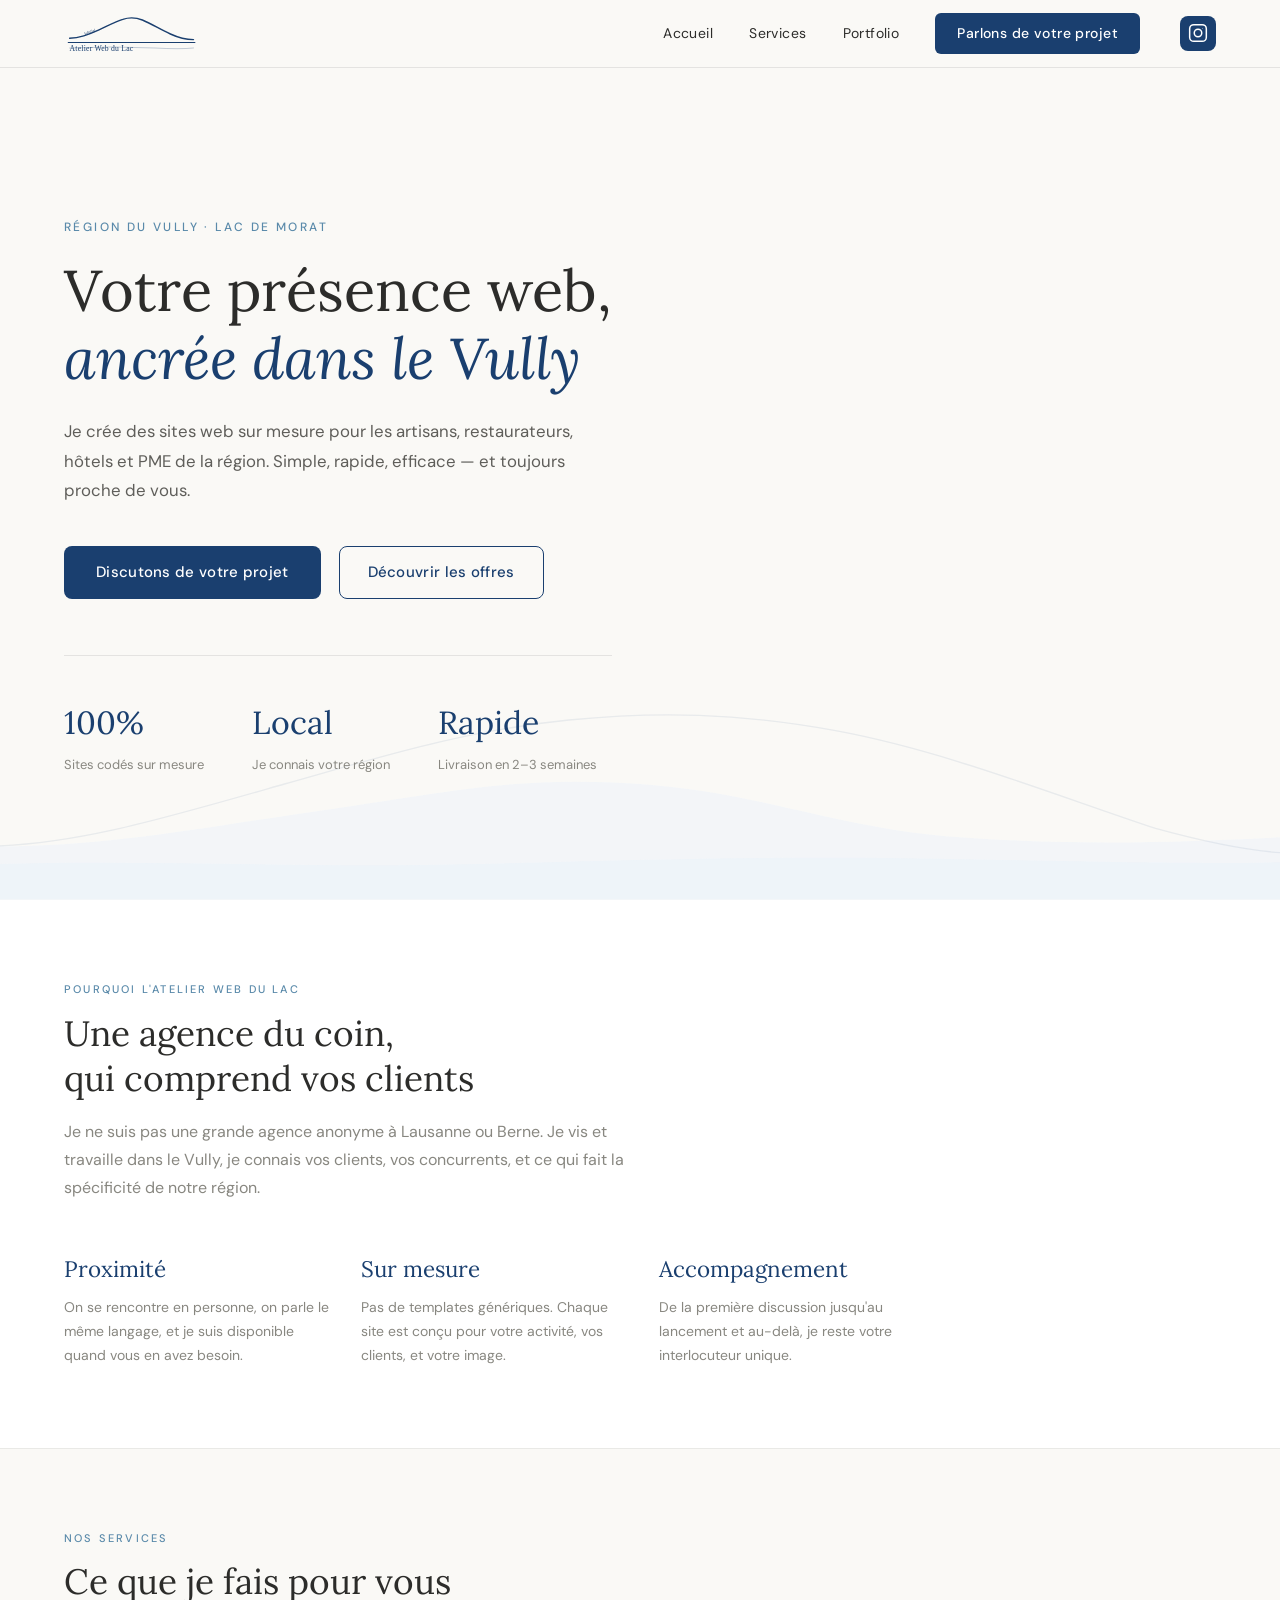
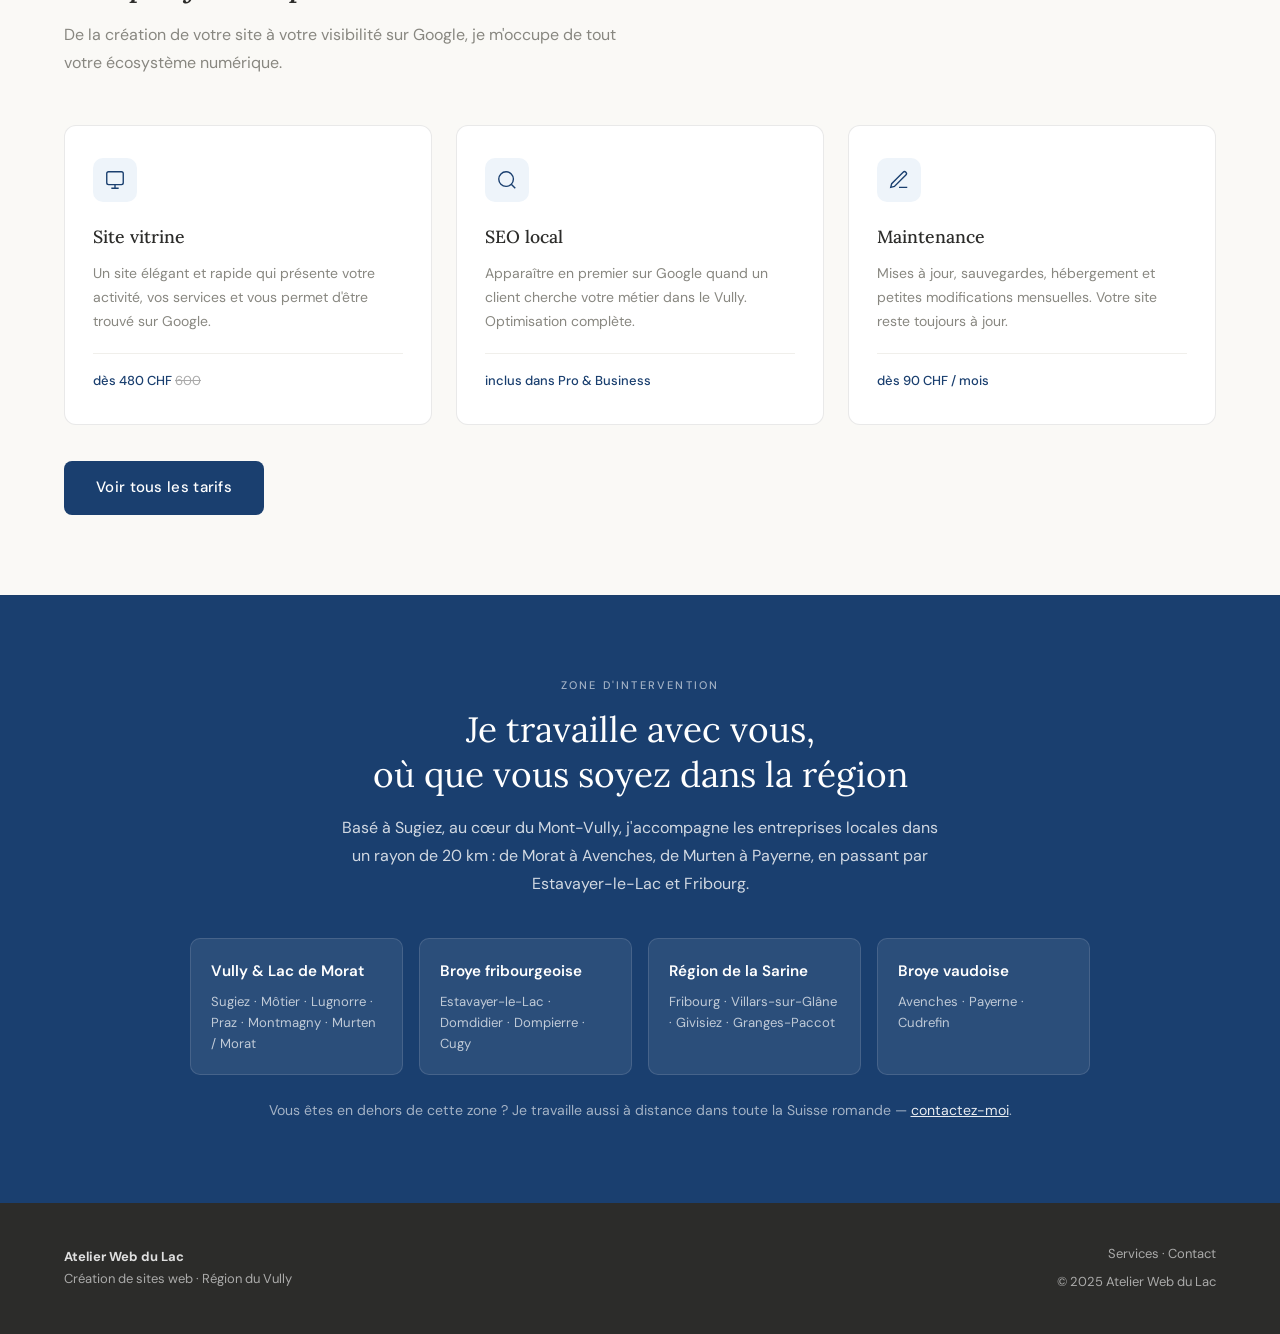
==== index.html @ 0dbb579b "SEO: favicon, image OG, titres dynamiques par page" ====
<!DOCTYPE html>
<html lang="fr">
<head>
  <meta charset="UTF-8">
  <meta name="viewport" content="width=device-width, initial-scale=1.0">
  <title>Création de site web Vully – Atelier Web du Lac | Sugiez, Môtier, Morat</title>
  <meta name="description" content="Création de site internet pas chère et sur mesure pour artisans, restaurateurs et PME du Vully (Sugiez, Môtier, Lugnorre, Morat). Sites rapides, modernes et visibles sur Google. Devis gratuit.">
  <meta name="keywords" content="création site web Vully, création site web pas chère, création site internet facile, site internet Vully, site web Morat, agence web Mont-Vully, site web Sugiez, site internet Fribourg">
  <meta name="robots" content="index, follow">
  <link rel="canonical" href="https://atelierweblac.ch/">
  <link rel="icon" type="image/svg+xml" href="favicon.svg">
  <link rel="shortcut icon" href="favicon.svg">

  <!-- Open Graph (partage réseaux sociaux) -->
  <meta property="og:type" content="website">
  <meta property="og:url" content="https://atelierweblac.ch/">
  <meta property="og:title" content="Création de site web Vully – Atelier Web du Lac | Sugiez, Morat">
  <meta property="og:description" content="Création de site internet sur mesure pour artisans, restaurateurs et PME du Vully et du Lac de Morat. Rapide, local, efficace. Devis gratuit dès 480 CHF.">
  <meta property="og:image" content="https://atelierweblac.ch/og-image.png">
  <meta property="og:image:width" content="1200">
  <meta property="og:image:height" content="630">
  <meta property="og:locale" content="fr_CH">

  <!-- Twitter Card -->
  <meta name="twitter:card" content="summary_large_image">
  <meta name="twitter:title" content="Création de site web Vully – Atelier Web du Lac | Sugiez, Morat">
  <meta name="twitter:description" content="Création de site internet sur mesure pour artisans, restaurateurs et PME du Vully et du Lac de Morat. Rapide, local, efficace. Devis gratuit dès 480 CHF.">
  <meta name="twitter:image" content="https://atelierweblac.ch/og-image.png">

  <!-- Données structurées LocalBusiness -->
  <script type="application/ld+json">
  {
    "@context": "https://schema.org",
    "@type": "LocalBusiness",
    "name": "Atelier Web du Lac",
    "description": "Création de sites web sur mesure pour les artisans, restaurateurs et PME de la région du Vully et du Lac de Morat.",
    "url": "https://atelierweblac.ch",
    "telephone": "+41763888370",
    "email": "info@atelierweblac.ch",
    "address": {
      "@type": "PostalAddress",
      "addressLocality": "Sugiez",
      "addressRegion": "Fribourg",
      "addressCountry": "CH"
    },
    "areaServed": [
      { "@type": "Place", "name": "Sugiez" },
      { "@type": "Place", "name": "Môtier" },
      { "@type": "Place", "name": "Lugnorre" },
      { "@type": "Place", "name": "Morat" },
      { "@type": "Place", "name": "Mont-Vully" },
      { "@type": "Place", "name": "Vully" },
      { "@type": "Place", "name": "Canton de Fribourg" }
    ],
    "priceRange": "CHF 800 – 3000+",
    "openingHours": "Mo-Fr 08:00-18:00",
    "sameAs": [
      "https://www.instagram.com/atelierweblac/",
      "https://share.google/xK5exgjfSF0gquoqw"
    ]
  }
  </script>

  <link rel="preconnect" href="https://fonts.googleapis.com">
  <link href="https://fonts.googleapis.com/css2?family=Lora:ital,wght@0,400;0,500;1,400&family=DM+Sans:wght@300;400;500&display=swap" rel="stylesheet">
  <link rel="stylesheet" href="css/style.css">
</head>
<body>

  <!-- ── NAVIGATION ── -->
  <nav>
    <a class="nav-logo" href="#" onclick="showPage('accueil')">
      <svg viewBox="0 0 200 52" xmlns="http://www.w3.org/2000/svg">
        <path d="M8 32 C22 32 34 27 50 20 C63 14 74 8 84 5 C93 2 102 2 112 6 C124 11 137 19 152 26 C165 32 176 34 185 34"
              fill="none" stroke="#1A3F6F" stroke-width="2" stroke-linecap="round" stroke-linejoin="round"/>
        <line x1="6" y1="38" x2="187" y2="38" stroke="#1A3F6F" stroke-width="1.5" stroke-linecap="round"/>
        <path d="M8 46 Q70 43 130 46 Q165 48 185 46" fill="none" stroke="#1A3F6F" stroke-width="0.9" stroke-linecap="round" opacity="0.4"/>
        <text font-family="monospace" font-size="9" fill="#1A3F6F" opacity="0.65" transform="translate(30, 28) rotate(-18)">www</text>
        <text x="8" y="50" font-family="Georgia, serif" font-size="11" fill="#1A3F6F" letter-spacing="0.3">Atelier Web du Lac</text>
      </svg>
    </a>
    <ul class="nav-links" id="nav-links">
      <li><a href="#" onclick="showPage('accueil');closeMenu()">Accueil</a></li>
      <li><a href="#" onclick="showPage('services');closeMenu()">Services</a></li>
      <li><a href="#" onclick="showPage('portfolio');closeMenu()">Portfolio</a></li>
      <li><a href="#" onclick="showPage('contact');closeMenu()" class="nav-cta">Parlons de votre projet</a></li>
      <li>
        <a href="https://www.instagram.com/atelierweblac/" target="_blank" rel="noopener" class="nav-instagram" aria-label="Instagram">
          <svg viewBox="0 0 24 24" width="20" height="20" fill="none" stroke="#ffffff" stroke-width="1.8" stroke-linecap="round" stroke-linejoin="round">
            <rect x="2" y="2" width="20" height="20" rx="5"/>
            <circle cx="12" cy="12" r="4.5"/>
            <circle cx="17.5" cy="6.5" r="0.5" fill="#ffffff" stroke="none"/>
          </svg>
        </a>
      </li>
    </ul>

    <!-- Hamburger -->
    <button class="nav-hamburger" id="nav-hamburger" onclick="toggleMenu()" aria-label="Menu">
      <span></span><span></span><span></span>
    </button>
  </nav>

  <!-- ══════════════════════════════════
       PAGE ACCUEIL
  ══════════════════════════════════ -->
  <div class="page active" id="page-accueil">

    <div class="hero">
      <div class="hero-bg">
        <svg viewBox="0 0 1440 220" preserveAspectRatio="none" xmlns="http://www.w3.org/2000/svg">
          <path d="M0 160 C120 160 220 140 360 120 C500 100 580 80 720 90 C860 100 940 140 1080 150 C1220 160 1340 155 1440 150 L1440 220 L0 220 Z" fill="#EEF4FA" opacity="0.6"/>
          <path d="M0 180 C180 175 340 185 540 180 C740 175 900 170 1100 175 C1260 178 1360 180 1440 178 L1440 220 L0 220 Z" fill="#EEF4FA" opacity="0.9"/>
          <path d="M-20 160 C80 160 180 130 320 90 C420 62 520 30 640 18 C740 8 830 10 940 30 C1060 52 1180 100 1300 140 C1380 162 1430 168 1460 168"
                fill="none" stroke="#1A3F6F" stroke-width="1.5" stroke-linecap="round" opacity="0.08"/>
        </svg>
      </div>
      <div class="hero-content">
        <p class="hero-eyebrow">Région du Vully · Lac de Morat</p>
        <h1>Votre présence web,<br><em>ancrée dans le Vully</em></h1>
        <p class="hero-sub">Je crée des sites web sur mesure pour les artisans, restaurateurs, hôtels et PME de la région. Simple, rapide, efficace — et toujours proche de vous.</p>
        <div>
          <a href="#" class="btn-primary" onclick="showPage('contact')">Discutons de votre projet</a>
          <a href="#" class="btn-outline" onclick="showPage('services')">Découvrir les offres</a>
        </div>
        <div class="stats">
          <div>
            <div class="stat-num">100%</div>
            <div class="stat-label">Sites codés sur mesure</div>
          </div>
          <div>
            <div class="stat-num">Local</div>
            <div class="stat-label">Je connais votre région</div>
          </div>
          <div>
            <div class="stat-num">Rapide</div>
            <div class="stat-label">Livraison en 2–3 semaines</div>
          </div>
        </div>
      </div>
    </div>

    <section class="section-blanc">
      <p class="section-label">Pourquoi l'Atelier Web du Lac</p>
      <h2 class="section-title">Une agence du coin,<br>qui comprend vos clients</h2>
      <p class="section-sub">Je ne suis pas une grande agence anonyme à Lausanne ou Berne. Je vis et travaille dans le Vully, je connais vos clients, vos concurrents, et ce qui fait la spécificité de notre région.</p>
      <div class="valeurs-grid">
        <div>
          <div class="valeur-titre">Proximité</div>
          <p class="valeur-texte">On se rencontre en personne, on parle le même langage, et je suis disponible quand vous en avez besoin.</p>
        </div>
        <div>
          <div class="valeur-titre">Sur mesure</div>
          <p class="valeur-texte">Pas de templates génériques. Chaque site est conçu pour votre activité, vos clients, et votre image.</p>
        </div>
        <div>
          <div class="valeur-titre">Accompagnement</div>
          <p class="valeur-texte">De la première discussion jusqu'au lancement et au-delà, je reste votre interlocuteur unique.</p>
        </div>
      </div>
    </section>

    <section>
      <p class="section-label">Nos services</p>
      <h2 class="section-title">Ce que je fais pour vous</h2>
      <p class="section-sub">De la création de votre site à votre visibilité sur Google, je m'occupe de tout votre écosystème numérique.</p>
      <div class="services-grid">
        <div class="service-card">
          <div class="service-icon">
            <svg viewBox="0 0 24 24"><rect x="3" y="3" width="18" height="14" rx="2"/><path d="M8 21h8M12 17v4"/></svg>
          </div>
          <h3>Site vitrine</h3>
          <p>Un site élégant et rapide qui présente votre activité, vos services et vous permet d'être trouvé sur Google.</p>
          <div class="service-price">dès 480 CHF <span style="text-decoration:line-through;color:#aaa;font-weight:400">600</span></div>
        </div>
        <div class="service-card">
          <div class="service-icon">
            <svg viewBox="0 0 24 24"><circle cx="11" cy="11" r="8"/><path d="M21 21l-4.35-4.35"/></svg>
          </div>
          <h3>SEO local</h3>
          <p>Apparaître en premier sur Google quand un client cherche votre métier dans le Vully. Optimisation complète.</p>
          <div class="service-price">inclus dans Pro & Business</div>
        </div>
        <div class="service-card">
          <div class="service-icon">
            <svg viewBox="0 0 24 24"><path d="M12 20h9M16.5 3.5a2.12 2.12 0 013 3L7 19l-4 1 1-4L16.5 3.5z"/></svg>
          </div>
          <h3>Maintenance</h3>
          <p>Mises à jour, sauvegardes, hébergement et petites modifications mensuelles. Votre site reste toujours à jour.</p>
          <div class="service-price">dès 90 CHF / mois</div>
        </div>
      </div>
      <div class="section-cta">
        <a href="#" class="btn-primary" onclick="showPage('services')">Voir tous les tarifs</a>
      </div>
    </section>

    <!-- ── ZONE DE SERVICE (SEO local) ── -->
    <section class="section-zone" aria-label="Zone de service">
      <p class="section-label">Zone d'intervention</p>
      <h2 class="section-title">Je travaille avec vous,<br>où que vous soyez dans la région</h2>
      <p class="section-sub">Basé à Sugiez, au cœur du Mont-Vully, j'accompagne les entreprises locales dans un rayon de 20 km : de Morat à Avenches, de Murten à Payerne, en passant par Estavayer-le-Lac et Fribourg.</p>

      <div class="zone-grid">
        <div class="zone-card">
          <div class="zone-titre">Vully & Lac de Morat</div>
          <p>Sugiez · Môtier · Lugnorre · Praz · Montmagny · Murten / Morat</p>
        </div>
        <div class="zone-card">
          <div class="zone-titre">Broye fribourgeoise</div>
          <p>Estavayer-le-Lac · Domdidier · Dompierre · Cugy</p>
        </div>
        <div class="zone-card">
          <div class="zone-titre">Région de la Sarine</div>
          <p>Fribourg · Villars-sur-Glâne · Givisiez · Granges-Paccot</p>
        </div>
        <div class="zone-card">
          <div class="zone-titre">Broye vaudoise</div>
          <p>Avenches · Payerne · Cudrefin</p>
        </div>
      </div>

      <p class="zone-note">Vous êtes en dehors de cette zone ? Je travaille aussi à distance dans toute la Suisse romande — <a href="#" onclick="showPage('contact')">contactez-moi</a>.</p>
    </section>

  </div>

  <!-- ══════════════════════════════════
       PAGE SERVICES
  ══════════════════════════════════ -->
  <div class="page" id="page-services">
    <section class="section-top">
      <p class="section-label">Tarifs & prestations</p>
      <h2 class="section-title">Des offres claires,<br>sans mauvaise surprise</h2>
      <p class="section-sub">Tous les prix sont en CHF TTC. L'hébergement et le nom de domaine sont facturés séparément selon vos besoins.</p>

      <div class="forfaits-grid">
        <div class="forfait-card">
          <div class="forfait-badge forfait-badge-promo">–20% offre de lancement</div>
          <div class="forfait-name">Starter</div>
          <div class="forfait-price">480 <span>CHF</span></div>
          <div class="forfait-prix-barre">au lieu de 600 CHF</div>
          <ul class="forfait-features">
            <li>Site vitrine 5 pages</li>
            <li>Responsive mobile</li>
            <li>Formulaire de contact</li>
            <li>Google Maps intégré</li>
            <li>1 mois de maintenance inclus</li>
          </ul>
          <p class="forfait-note">Idéal pour artisans, thérapeutes, associations</p>
        </div>
        <div class="forfait-card featured">
          <div class="forfait-badge">Le plus demandé</div>
          <div class="forfait-badge forfait-badge-promo">–20% offre de lancement</div>
          <div class="forfait-name">Pro</div>
          <div class="forfait-price">720 <span>CHF</span></div>
          <div class="forfait-prix-barre">au lieu de 900 CHF</div>
          <ul class="forfait-features">
            <li>Jusqu'à 10 pages</li>
            <li>SEO on-page complet</li>
            <li>Google Business Profile</li>
            <li>Textes & photos optimisés</li>
            <li>Remise en main personnalisée</li>
            <li>3 mois de maintenance inclus</li>
          </ul>
          <p class="forfait-note">Idéal pour restaurateurs, hôtels, domaines viticoles</p>
        </div>
        <div class="forfait-card">
          <div class="forfait-name">Business</div>
          <div class="forfait-price">Sur devis <span class="forfait-price-sub">dès 3 000</span></div>
          <ul class="forfait-features">
            <li>Pages illimitées</li>
            <li>Boutique e-commerce</li>
            <li>Multilingue FR / DE / EN</li>
            <li>Intégrations sur mesure</li>
            <li>Stratégie SEO avancée</li>
            <li>6 mois de maintenance inclus</li>
          </ul>
          <p class="forfait-note">Idéal pour PME, commerces, caves viticoles</p>
        </div>
      </div>

      <div class="maintenance-section">
        <p class="section-label">Maintenance mensuelle</p>
        <h3 class="sub-title">Restez serein, je m'occupe du reste</h3>
        <p class="sub-text">Après les mois offerts, continuez avec un forfait mensuel adapté à vos besoins.</p>
        <div class="maintenance-grid">
          <div class="maintenance-card">
            <div class="maintenance-name">Essentiel</div>
            <div class="maintenance-price">12 <span>CHF/mois</span></div>
            <p>Hébergement + sauvegardes + 1h de modifications</p>
          </div>
          <div class="maintenance-card">
            <div class="maintenance-name">Confort</div>
            <div class="maintenance-price">90 <span>CHF/mois</span></div>
            <p>Essentiel + 3h de modifications + rapport mensuel</p>
          </div>
        </div>
      </div>

      <div class="process-section">
        <p class="section-label">Comment ça se passe</p>
        <h3 class="sub-title">De l'idée au site en ligne</h3>
        <div class="process-steps">
          <div class="process-step">
            <div class="step-num">01</div>
            <div class="step-content">
              <h3>On se rencontre</h3>
              <p>Un café ou un appel pour comprendre votre activité, vos clients et ce que vous attendez de votre site.</p>
            </div>
          </div>
          <div class="process-step">
            <div class="step-num">02</div>
            <div class="step-content">
              <h3>Je vous fais une proposition</h3>
              <p>Devis détaillé, maquette de l'accueil et planning de réalisation. Aucune surprise.</p>
            </div>
          </div>
          <div class="process-step">
            <div class="step-num">03</div>
            <div class="step-content">
              <h3>Je développe votre site</h3>
              <p>Développement complet avec une version de prévisualisation à chaque étape pour vos retours.</p>
            </div>
          </div>
          <div class="process-step">
            <div class="step-num">04</div>
            <div class="step-content">
              <h3>On met en ligne ensemble</h3>
              <p>Lancement, remise en main, et je reste disponible pour toutes vos questions.</p>
            </div>
          </div>
        </div>
      </div>

      <div class="section-cta">
        <a href="#" class="btn-primary" onclick="showPage('contact')">Demander un devis gratuit</a>
      </div>
    </section>
  </div>

  <!-- ══════════════════════════════════
       PAGE PORTFOLIO
  ══════════════════════════════════ -->
  <div class="page" id="page-portfolio">
    <section class="section-top">
      <p class="section-label">Réalisations</p>
      <h2 class="section-title">Des sites qui travaillent<br>pour leurs propriétaires</h2>
      <p class="section-sub">Chaque projet est unique, conçu pour les besoins spécifiques du client et de sa clientèle locale.</p>

      <div id="portfolio-grid" class="portfolio-grid" style="display:none"></div>

      <div id="portfolio-coming" class="portfolio-coming">
        <svg width="48" height="48" viewBox="0 0 24 24" fill="none" stroke="currentColor" stroke-width="1">
          <rect x="3" y="3" width="18" height="14" rx="2"/>
          <path d="M8 21h8M12 17v4"/>
        </svg>
        Les premières réalisations arrivent bientôt.<br>
        <span>Vous souhaitez être parmi mes premiers clients ?</span>
      </div>

      <div class="offre-lancement">
        <p class="section-label">Offre de lancement</p>
        <h3 class="sub-title">–20% pour les 5 premiers clients</h3>
        <p class="sub-text">Je construis mon portfolio avec des projets réels dans la région du Vully. En échange d'une réduction, votre site sera mis en avant ici dès sa livraison.</p>
        <a href="#" class="btn-primary" onclick="showPage('contact')">Je suis intéressé</a>
      </div>
    </section>
  </div>

  <!-- ══════════════════════════════════
       PAGE CONTACT
  ══════════════════════════════════ -->
  <div class="page" id="page-contact">
    <section class="section-top">
      <div class="contact-grid">
        <div class="contact-info">
          <p class="section-label">Parlons de votre projet</p>
          <h2>Prêt à lancer<br>votre site ?</h2>
          <p>Décrivez-moi votre activité et ce que vous cherchez. Je vous réponds sous 24h avec une première estimation gratuite.</p>
          <div class="contact-detail">
            <div class="contact-row">
              <div class="icon">
                <svg viewBox="0 0 24 24"><path d="M21 10c0 7-9 13-9 13s-9-6-9-13a9 9 0 0118 0z"/><circle cx="12" cy="10" r="3"/></svg>
              </div>
              <span>Région du Vully, Lac de Morat</span>
            </div>
            <div class="contact-row">
              <div class="icon">
                <svg viewBox="0 0 24 24"><path d="M4 4h16c1.1 0 2 .9 2 2v12c0 1.1-.9 2-2 2H4c-1.1 0-2-.9-2-2V6c0-1.1.9-2 2-2z"/><polyline points="22,6 12,13 2,6"/></svg>
              </div>
              <!-- REMPLACEZ PAR VOTRE EMAIL -->
              <span>info@atelierweblac.ch</span>
            </div>
          </div>
        </div>

        <form class="contact-form" onsubmit="handleSubmit(event)">
          <div class="form-group">
            <label>Votre nom *</label>
            <input type="text" placeholder="Marie Dupont" required>
          </div>
          <div class="form-group">
            <label>Email *</label>
            <input type="email" placeholder="marie@exemple.ch" required>
          </div>
          <div class="form-group">
            <label>Votre activité</label>
            <input type="text" placeholder="Domaine viticole, restaurant, hôtel…">
          </div>
          <div class="form-group">
            <label>Formule souhaitée <span class="label-optional">(optionnel)</span></label>
            <select name="formule">
              <option value="">— Pas encore décidé —</option>
              <option value="starter">Starter — 800 CHF (site vitrine 5 pages)</option>
              <option value="pro">Pro — 1 500 CHF (jusqu'à 10 pages + SEO)</option>
              <option value="business">Business — Sur devis (e-commerce, sur mesure)</option>
              <option value="maintenance">Maintenance uniquement</option>
            </select>
          </div>
          <div class="form-group">
            <label>Message</label>
            <textarea rows="4" placeholder="Décrivez votre projet, vos besoins, vos questions…"></textarea>
          </div>
          <button type="submit" class="form-submit">Envoyer ma demande</button>
        </form>
      </div>
    </section>
  </div>

  <!-- ══════════════════════════════════
       PAGE PROJET (détail)
  ══════════════════════════════════ -->
  <div class="page" id="page-projet">
    <section class="section-top projet-section">
      <button class="btn-retour" onclick="showPage('portfolio')">← Retour au portfolio</button>

      <div class="projet-hero" id="projet-hero"></div>

      <div class="projet-body">
        <div class="projet-meta" id="projet-meta"></div>
        <div class="projet-contenu" id="projet-contenu"></div>
      </div>
    </section>
  </div>

  <!-- ── FOOTER ── -->
  <footer>
    <div class="footer-left">
      <strong>Atelier Web du Lac</strong><br>
      Création de sites web · Région du Vully
    </div>
    <div class="footer-right">
      <a href="#" onclick="showPage('services')">Services</a> ·
      <a href="#" onclick="showPage('contact')">Contact</a><br>
      <span>© 2025 Atelier Web du Lac</span>
    </div>
  </footer>

  <script src="js/supabase-config.js"></script>
  <script src="js/main.js"></script>
</body>
</html>
---- css/style.css ----
/* ============================================
   Atelier Web du Lac — style.css
   ============================================ */

/* ── VARIABLES ── */
:root {
  --bleu:       #1A3F6F;
  --bleu-clair: #5A8AAA;
  --bleu-pale:  #EEF4FA;
  --creme:      #FAF9F6;
  --encre:      #2C2C2A;
  --gris:       #888780;
  --gris-pale:  #F0EFEB;
  --vert:       #2A5E38;
  --blanc:      #FFFFFF;
  --nav-h:      68px;
}

/* ── RESET ── */
*, *::before, *::after { box-sizing: border-box; margin: 0; padding: 0; }
html { scroll-behavior: smooth; }

/* ── BASE ── */
body {
  font-family: 'DM Sans', sans-serif;
  background: var(--creme);
  color: var(--encre);
  font-size: 16px;
  line-height: 1.7;
}

/* ── NAVIGATION ── */
nav {
  position: fixed; top: 0; left: 0; right: 0; z-index: 100;
  height: var(--nav-h);
  background: rgba(250,249,246,0.94);
  backdrop-filter: blur(8px);
  border-bottom: 0.5px solid rgba(44,44,42,0.1);
  display: flex; align-items: center; justify-content: space-between;
  padding: 0 5%;
}

.nav-logo { display: flex; align-items: center; gap: 14px; text-decoration: none; }
.nav-logo svg { width: 140px; height: 44px; }

.nav-links { display: flex; gap: 36px; list-style: none; }
.nav-links a {
  text-decoration: none;
  font-size: 14px; font-weight: 400;
  color: var(--encre); letter-spacing: 0.03em;
  transition: color .2s;
}
.nav-links a:hover { color: var(--bleu); }

.nav-cta {
  background: var(--bleu) !important;
  color: var(--blanc) !important;
  padding: 9px 22px;
  border-radius: 6px;
  font-weight: 500 !important;
  transition: background .2s !important;
}
.nav-cta:hover { background: #0F2D55 !important; }

/* ── PAGES ── */
.page { display: none; padding-top: var(--nav-h); min-height: 100vh; }
.page.active { display: block; }

/* ── HERO ── */
.hero {
  min-height: calc(100vh - var(--nav-h));
  display: flex; flex-direction: column;
  justify-content: center; align-items: flex-start;
  padding: 6% 5% 4%;
  position: relative; overflow: hidden;
}

.hero-bg { position: absolute; inset: 0; z-index: 0; overflow: hidden; }
.hero-bg svg { position: absolute; bottom: 0; left: 0; width: 100%; }

.hero-content { position: relative; z-index: 1; max-width: 640px; }

.hero-eyebrow {
  font-size: 12px; letter-spacing: 0.2em; text-transform: uppercase;
  color: var(--bleu-clair); font-weight: 500; margin-bottom: 20px;
}

.hero h1 {
  font-family: 'Lora', serif;
  font-size: clamp(2.2rem, 5vw, 3.6rem);
  font-weight: 400; line-height: 1.18;
  color: var(--encre); margin-bottom: 24px;
}
.hero h1 em { font-style: italic; color: var(--bleu); }

.hero-sub {
  font-size: 1.05rem; color: #5F5E5A;
  max-width: 520px; margin-bottom: 40px; line-height: 1.75;
}

/* ── BOUTONS ── */
.btn-primary {
  display: inline-block;
  background: var(--bleu); color: var(--blanc);
  padding: 14px 32px; border-radius: 8px;
  font-size: 15px; font-weight: 500;
  text-decoration: none; letter-spacing: 0.02em;
  transition: background .2s, transform .15s;
}
.btn-primary:hover { background: #0F2D55; transform: translateY(-1px); }

.btn-outline {
  display: inline-block;
  border: 1.5px solid var(--bleu); color: var(--bleu);
  padding: 13px 28px; border-radius: 8px;
  font-size: 15px; font-weight: 500;
  text-decoration: none; letter-spacing: 0.02em;
  margin-left: 14px;
  transition: background .2s, color .2s;
}
.btn-outline:hover { background: var(--bleu); color: var(--blanc); }

/* ── STATS ── */
.stats {
  display: flex; gap: 48px; margin-top: 56px;
  padding-top: 40px;
  border-top: 0.5px solid rgba(44,44,42,0.1);
}
.stat-num {
  font-family: 'Lora', serif; font-size: 2rem;
  color: var(--bleu); font-weight: 400;
}
.stat-label { font-size: 13px; color: var(--gris); margin-top: 4px; }

/* ── SECTIONS ── */
section { padding: 80px 5%; }
section + section { border-top: 0.5px solid rgba(44,44,42,0.08); }
.section-blanc { background: var(--blanc); }
.section-top { padding-top: calc(var(--nav-h) + 48px); }

.section-label {
  font-size: 11px; letter-spacing: 0.2em; text-transform: uppercase;
  color: var(--bleu-clair); font-weight: 500; margin-bottom: 12px;
}
.section-title {
  font-family: 'Lora', serif; font-size: clamp(1.6rem, 3vw, 2.2rem);
  font-weight: 400; color: var(--encre); margin-bottom: 16px; line-height: 1.3;
}
.section-sub {
  font-size: 1rem; color: var(--gris);
  max-width: 560px; line-height: 1.75; margin-bottom: 48px;
}
.section-cta { margin-top: 36px; }

.sub-title {
  font-family: 'Lora', serif; font-size: 1.3rem;
  font-weight: 400; margin-bottom: 8px;
}
.sub-text {
  font-size: 14px; color: var(--gris);
  margin-bottom: 28px; max-width: 520px; line-height: 1.7;
}

/* ── VALEURS (page accueil) ── */
.valeurs-grid {
  display: grid;
  grid-template-columns: repeat(auto-fit, minmax(220px, 1fr));
  gap: 32px; max-width: 860px;
}
.valeur-titre {
  font-family: 'Lora', serif; font-size: 1.4rem;
  color: var(--bleu); margin-bottom: 8px;
}
.valeur-texte { font-size: 14px; color: var(--gris); line-height: 1.7; }

/* ── SERVICES ── */
.services-grid {
  display: grid;
  grid-template-columns: repeat(auto-fit, minmax(260px, 1fr));
  gap: 24px;
}
.service-card {
  background: var(--blanc);
  border: 0.5px solid rgba(44,44,42,0.1);
  border-radius: 12px; padding: 32px 28px;
  transition: border-color .2s, transform .2s;
}
.service-card:hover { border-color: var(--bleu); transform: translateY(-3px); }

.service-icon {
  width: 44px; height: 44px; border-radius: 10px;
  background: var(--bleu-pale);
  display: flex; align-items: center; justify-content: center;
  margin-bottom: 20px;
}
.service-icon svg { width: 22px; height: 22px; stroke: var(--bleu); fill: none; stroke-width: 1.5; }

.service-card h3 {
  font-family: 'Lora', serif; font-size: 1.1rem;
  font-weight: 500; margin-bottom: 10px; color: var(--encre);
}
.service-card p { font-size: 14px; color: var(--gris); line-height: 1.7; }

.service-price {
  margin-top: 20px; padding-top: 16px;
  border-top: 0.5px solid var(--gris-pale);
  font-size: 13px; color: var(--bleu); font-weight: 500;
}

/* ── FORFAITS ── */
.forfaits-grid {
  display: grid;
  grid-template-columns: repeat(auto-fit, minmax(200px, 1fr));
  gap: 20px; margin-top: 8px;
}
.forfait-card {
  background: var(--blanc);
  border: 0.5px solid rgba(44,44,42,0.1);
  border-radius: 12px; padding: 28px 24px;
}
.forfait-card.featured { border: 2px solid var(--bleu); }

.forfait-badge {
  display: inline-block;
  background: var(--bleu-pale); color: var(--bleu);
  font-size: 11px; font-weight: 500; padding: 3px 10px;
  border-radius: 20px; margin-bottom: 12px; letter-spacing: 0.04em;
}
.forfait-name {
  font-size: 13px; color: var(--gris); margin-bottom: 6px;
  text-transform: uppercase; letter-spacing: 0.1em;
}
.forfait-price {
  font-family: 'Lora', serif; font-size: 2rem;
  color: var(--encre); line-height: 1;
}
.forfait-price span { font-size: 13px; color: var(--gris); font-family: 'DM Sans', sans-serif; }
.forfait-price-sub { font-size: 11px !important; }

.forfait-features { list-style: none; margin-top: 20px; display: flex; flex-direction: column; gap: 9px; }
.forfait-features li {
  font-size: 13px; color: var(--encre);
  display: flex; gap: 8px; align-items: flex-start;
}
.forfait-features li::before {
  content: '✓'; color: var(--bleu); font-weight: 600;
  flex-shrink: 0; margin-top: 1px;
}
.forfait-note { font-size: 12px; color: var(--gris); margin-top: 16px; font-style: italic; }

.forfait-badge-promo {
  background: #fef3c7;
  color: #92400e;
}
.forfait-prix-barre {
  font-size: 12px;
  color: var(--gris);
  text-decoration: line-through;
  margin-top: 2px;
}

/* ── MAINTENANCE ── */
.maintenance-section { margin-top: 56px; }
.maintenance-grid {
  display: grid;
  grid-template-columns: repeat(auto-fit, minmax(180px, 1fr));
  gap: 16px; max-width: 500px; margin-top: 20px;
}
.maintenance-card {
  background: var(--blanc);
  border: 0.5px solid rgba(44,44,42,0.1);
  border-radius: 10px; padding: 20px;
}
.maintenance-name { font-size: 12px; color: var(--gris); margin-bottom: 4px; }
.maintenance-price {
  font-family: 'Lora', serif; font-size: 1.5rem; color: var(--encre);
}
.maintenance-price span {
  font-size: 13px; font-family: 'DM Sans', sans-serif; color: var(--gris);
}
.maintenance-card p { font-size: 12px; color: var(--gris); margin-top: 8px; line-height: 1.6; }

/* ── PROCESSUS ── */
.process-section { margin-top: 56px; }
.process-steps { display: flex; flex-direction: column; max-width: 680px; margin-top: 32px; }
.process-step {
  display: flex; gap: 28px; padding: 28px 0;
  border-bottom: 0.5px solid rgba(44,44,42,0.07);
}
.process-step:last-child { border-bottom: none; }

.step-num {
  font-family: 'Lora', serif; font-size: 2.2rem;
  color: var(--bleu-pale); font-weight: 400;
  line-height: 1; min-width: 48px; padding-top: 4px;
}
.step-content h3 { font-family: 'Lora', serif; font-size: 1.05rem; margin-bottom: 6px; }
.step-content p { font-size: 14px; color: var(--gris); line-height: 1.7; }

/* ── PORTFOLIO ── */
.portfolio-coming {
  text-align: center; padding: 60px 20px;
  color: var(--gris); font-style: italic;
  font-family: 'Lora', serif; font-size: 1.05rem;
}
.portfolio-coming svg { margin: 0 auto 20px; display: block; opacity: 0.3; }
.portfolio-coming span {
  font-size: 14px; font-family: 'DM Sans', sans-serif;
  font-style: normal; color: var(--gris);
  margin-top: 8px; display: block;
}

.offre-lancement {
  margin-top: 40px; padding: 36px;
  background: var(--bleu-pale); border-radius: 14px; max-width: 600px;
}

/* ── CONTACT ── */
.contact-grid {
  display: grid; grid-template-columns: 1fr 1fr;
  gap: 60px; align-items: start;
}

.contact-info h2 {
  font-family: 'Lora', serif; font-size: 1.7rem; margin-bottom: 16px;
}
.contact-info p {
  font-size: 15px; color: var(--gris); line-height: 1.75; margin-bottom: 32px;
}
.contact-detail { display: flex; flex-direction: column; gap: 14px; }
.contact-row { display: flex; gap: 14px; align-items: center; font-size: 14px; }
.contact-row .icon {
  width: 36px; height: 36px; background: var(--bleu-pale);
  border-radius: 8px; display: flex; align-items: center;
  justify-content: center; flex-shrink: 0;
}
.contact-row .icon svg { width: 16px; height: 16px; stroke: var(--bleu); fill: none; stroke-width: 1.6; }

.contact-form { display: flex; flex-direction: column; gap: 18px; }
.form-group { display: flex; flex-direction: column; gap: 6px; }
.form-group label { font-size: 13px; font-weight: 500; color: var(--encre); }
.form-group input,
.form-group textarea,
.form-group select {
  font-family: 'DM Sans', sans-serif;
  font-size: 14px; color: var(--encre);
  background: var(--blanc);
  border: 1px solid rgba(44,44,42,0.15);
  border-radius: 8px; padding: 12px 14px;
  outline: none; transition: border-color .2s;
  resize: vertical;
}
.form-group input:focus,
.form-group textarea:focus,
.form-group select:focus { border-color: var(--bleu); }

.form-submit {
  background: var(--bleu); color: var(--blanc);
  border: none; border-radius: 8px;
  padding: 14px 28px;
  font-family: 'DM Sans', sans-serif;
  font-size: 15px; font-weight: 500;
  cursor: pointer; transition: background .2s;
  align-self: flex-start;
}
.form-submit:hover { background: #0F2D55; }

/* ── FOOTER ── */
footer {
  background: var(--encre); color: rgba(255,255,255,0.6);
  padding: 40px 5%; font-size: 13px;
  display: flex; justify-content: space-between;
  align-items: center; flex-wrap: wrap; gap: 16px;
}
.footer-left strong { color: rgba(255,255,255,0.85); }
.footer-right { text-align: right; }
.footer-right a { color: rgba(255,255,255,0.6); text-decoration: none; }
.footer-right a:hover { color: var(--blanc); }
.footer-right span { margin-top: 6px; display: block; }

/* ── ANIMATIONS ── */
@keyframes fadeUp {
  from { opacity: 0; transform: translateY(18px); }
  to   { opacity: 1; transform: translateY(0); }
}
.page.active .hero-content > * { animation: fadeUp .55s ease both; }
.page.active .hero-content > *:nth-child(1) { animation-delay: .05s; }
.page.active .hero-content > *:nth-child(2) { animation-delay: .15s; }
.page.active .hero-content > *:nth-child(3) { animation-delay: .25s; }
.page.active .hero-content > *:nth-child(4) { animation-delay: .35s; }
.page.active .hero-content > *:nth-child(5) { animation-delay: .45s; }

/* ── NAV INSTAGRAM ── */
.nav-instagram {
  display: flex;
  align-items: center;
  justify-content: center;
  background: #1A3F6F;
  color: #fff;
  border-radius: 8px;
  padding: .45rem .5rem;
  margin-left: .25rem;
  transition: background .2s;
  vertical-align: middle;
  line-height: 1;
}
.nav-instagram:hover { background: #163356; }
.nav-links li { display: flex; align-items: center; }

/* ── ZONE DE SERVICE ── */
.section-zone {
  background: #1A3F6F;
  color: #fff;
  padding: 5rem 2rem;
  text-align: center;
}
.section-zone .section-label { color: rgba(255,255,255,.6); }
.section-zone .section-title { color: #fff; }
.section-zone .section-sub { color: rgba(255,255,255,.8); max-width: 600px; margin: 0 auto 2.5rem; }

.zone-grid {
  display: grid;
  grid-template-columns: repeat(auto-fit, minmax(200px, 1fr));
  gap: 1rem;
  max-width: 900px;
  margin: 0 auto 1.5rem;
}
.zone-card {
  background: rgba(255,255,255,.08);
  border: 1px solid rgba(255,255,255,.12);
  border-radius: 10px;
  padding: 1.25rem;
  text-align: left;
}
.zone-titre {
  font-weight: 600;
  font-size: .95rem;
  margin-bottom: .4rem;
  color: #fff;
}
.zone-card p {
  font-size: .82rem;
  color: rgba(255,255,255,.7);
  line-height: 1.6;
}
.zone-note {
  font-size: .88rem;
  color: rgba(255,255,255,.6);
}
.zone-note a {
  color: rgba(255,255,255,.9);
  text-decoration: underline;
}

/* ── PORTFOLIO GRID ── */
.portfolio-grid {
  display: grid;
  grid-template-columns: repeat(auto-fill, minmax(280px, 1fr));
  gap: 1.5rem;
  margin-bottom: 2rem;
}
.portfolio-card {
  background: #fff;
  border-radius: 12px;
  overflow: hidden;
  box-shadow: 0 2px 12px rgba(0,0,0,.07);
  transition: transform .2s, box-shadow .2s;
}
.portfolio-card:hover {
  transform: translateY(-3px);
  box-shadow: 0 6px 24px rgba(0,0,0,.1);
}
.portfolio-img {
  width: 100%;
  height: 180px;
  object-fit: cover;
  display: block;
}
.portfolio-img-placeholder {
  width: 100%;
  height: 180px;
  background: linear-gradient(135deg, #EEF4FA, #d1e3f5);
}
.portfolio-body { padding: 1.25rem; }
.portfolio-badge {
  font-size: .75rem;
  padding: .2rem .65rem;
  background: #EEF4FA;
  color: #1A3F6F;
  border-radius: 99px;
  display: inline-block;
  margin-bottom: .6rem;
}
.portfolio-card-title {
  font-size: 1.05rem;
  font-weight: 600;
  margin-bottom: .2rem;
  color: #1a2a3a;
}
.portfolio-client { font-size: .85rem; color: #6b7280; margin-bottom: .6rem; }
.portfolio-desc { font-size: .88rem; color: #4b5563; line-height: 1.5; margin-bottom: .8rem; }
.portfolio-link {
  font-size: .85rem;
  color: #1A3F6F;
  text-decoration: none;
  font-weight: 500;
}
.portfolio-link:hover { text-decoration: underline; }

/* ── HAMBURGER ── */
.nav-hamburger {
  display: none;
  flex-direction: column;
  justify-content: center;
  gap: 5px;
  background: none;
  border: none;
  cursor: pointer;
  padding: 6px;
  z-index: 200;
}
.nav-hamburger span {
  display: block;
  width: 24px;
  height: 2px;
  background: var(--encre);
  border-radius: 2px;
  transition: transform .25s, opacity .25s;
}
.nav-hamburger.active span:nth-child(1) { transform: translateY(7px) rotate(45deg); }
.nav-hamburger.active span:nth-child(2) { opacity: 0; }
.nav-hamburger.active span:nth-child(3) { transform: translateY(-7px) rotate(-45deg); }

/* ── PAGE DÉTAIL PROJET ── */
.btn-retour {
  background: none;
  border: none;
  color: var(--bleu);
  font-family: 'DM Sans', sans-serif;
  font-size: .9rem;
  cursor: pointer;
  padding: 0;
  margin-bottom: 2rem;
  display: inline-flex;
  align-items: center;
  gap: .4rem;
  opacity: .8;
  transition: opacity .2s;
}
.btn-retour:hover { opacity: 1; }

.projet-section { max-width: 860px; margin: 0 auto; }

.projet-img {
  width: 100%;
  max-height: 460px;
  object-fit: cover;
  border-radius: 14px;
  display: block;
  margin-bottom: 2.5rem;
  box-shadow: 0 8px 32px rgba(0,0,0,.1);
}
.projet-img-placeholder {
  width: 100%;
  height: 280px;
  background: linear-gradient(135deg, #EEF4FA, #d1e3f5);
  border-radius: 14px;
  margin-bottom: 2.5rem;
}

.projet-body {
  display: grid;
  grid-template-columns: 280px 1fr;
  gap: 3rem;
  align-items: start;
}
.projet-titre {
  font-family: 'Lora', serif;
  font-size: 1.8rem;
  font-weight: 400;
  margin: .5rem 0 .4rem;
  color: var(--encre);
  line-height: 1.25;
}
.projet-client { font-size: .9rem; color: var(--gris); }
.projet-contenu p {
  font-size: 1rem;
  color: #4b5563;
  line-height: 1.8;
  margin-bottom: 1.2rem;
}
.projet-contenu p:last-child { margin-bottom: 0; }

.avis-block {
  margin-top: 2rem;
  padding: 1.5rem;
  background: var(--bleu-pale);
  border-radius: 12px;
  border-left: 3px solid var(--bleu);
}
.avis-etoiles {
  font-size: 1.3rem;
  color: #f59e0b;
  letter-spacing: .1rem;
  margin-bottom: .75rem;
}
.avis-texte {
  font-family: 'Lora', serif;
  font-style: italic;
  font-size: 1rem;
  color: var(--encre);
  line-height: 1.7;
  margin: 0 0 .5rem;
}
.avis-auteur {
  font-size: .85rem;
  color: var(--gris);
  margin: 0 !important;
}

/* ── RESPONSIVE TABLETTE ── */
@media (max-width: 860px) {
  .forfaits-grid { grid-template-columns: 1fr; max-width: 420px; }
  .contact-grid { grid-template-columns: 1fr; gap: 36px; }
}

/* ── RESPONSIVE MOBILE ── */
@media (max-width: 600px) {

  /* Navigation */
  .nav-hamburger { display: flex; }

  .nav-links {
    display: none;
    position: fixed;
    top: var(--nav-h);
    left: 0; right: 0;
    background: rgba(250,249,246,0.98);
    backdrop-filter: blur(12px);
    flex-direction: column;
    align-items: flex-start;
    gap: 0;
    padding: 1rem 5%;
    border-bottom: 1px solid rgba(44,44,42,0.1);
    z-index: 99;
  }
  .nav-links.open { display: flex; }
  .nav-links li { width: 100%; }
  .nav-links a {
    display: block;
    padding: .85rem 0;
    border-bottom: 0.5px solid rgba(44,44,42,0.07);
    font-size: 1rem;
  }
  .nav-links li:last-child a { border-bottom: none; }
  .nav-cta {
    margin: .5rem 0;
    display: inline-block !important;
    width: auto;
  }
  .nav-instagram { margin: .5rem 0; }

  /* Hero */
  .hero {
    padding: 2rem 5% 3rem;
    min-height: auto;
    align-items: flex-start;
  }
  .hero h1 { font-size: 2rem; margin-bottom: 16px; }
  .hero-sub { font-size: .95rem; margin-bottom: 28px; }
  .hero-eyebrow { margin-bottom: 14px; }

  .btn-primary, .btn-outline {
    display: block;
    width: 100%;
    text-align: center;
    margin-left: 0;
    margin-top: 10px;
    padding: 14px 20px;
    box-sizing: border-box;
  }

  /* Stats */
  .stats {
    gap: 20px;
    flex-wrap: wrap;
    margin-top: 36px;
    padding-top: 28px;
  }
  .stats > div { min-width: 100px; }
  .stat-num { font-size: 1.5rem; }

  /* Sections */
  section { padding: 48px 5%; }
  .section-top { padding-top: calc(var(--nav-h) + 24px); }
  .section-title { font-size: 1.5rem; }
  .section-sub { font-size: .93rem; margin-bottom: 32px; }

  /* Valeurs */
  .valeurs-grid { grid-template-columns: 1fr; gap: 24px; }

  /* Services */
  .services-grid { grid-template-columns: 1fr; }

  /* Forfaits */
  .forfaits-grid { grid-template-columns: 1fr; }

  /* Process */
  .process-step { gap: 18px; padding: 20px 0; }
  .step-num { font-size: 1.6rem; min-width: 36px; }

  /* Portfolio */
  .portfolio-grid { grid-template-columns: 1fr; }

  /* Zone */
  .section-zone { padding: 3rem 5%; }
  .zone-grid { grid-template-columns: 1fr; }

  /* Offre lancement */
  .offre-lancement { padding: 24px; }

  /* Contact */
  .contact-grid { grid-template-columns: 1fr; gap: 28px; }
  .form-submit { width: 100%; align-self: stretch; }

  /* Footer */
  footer { flex-direction: column; text-align: center; }
  .footer-right { text-align: center; }

  /* Projet détail */
  .projet-body { grid-template-columns: 1fr; gap: 1.5rem; }
  .projet-titre { font-size: 1.4rem; }
}
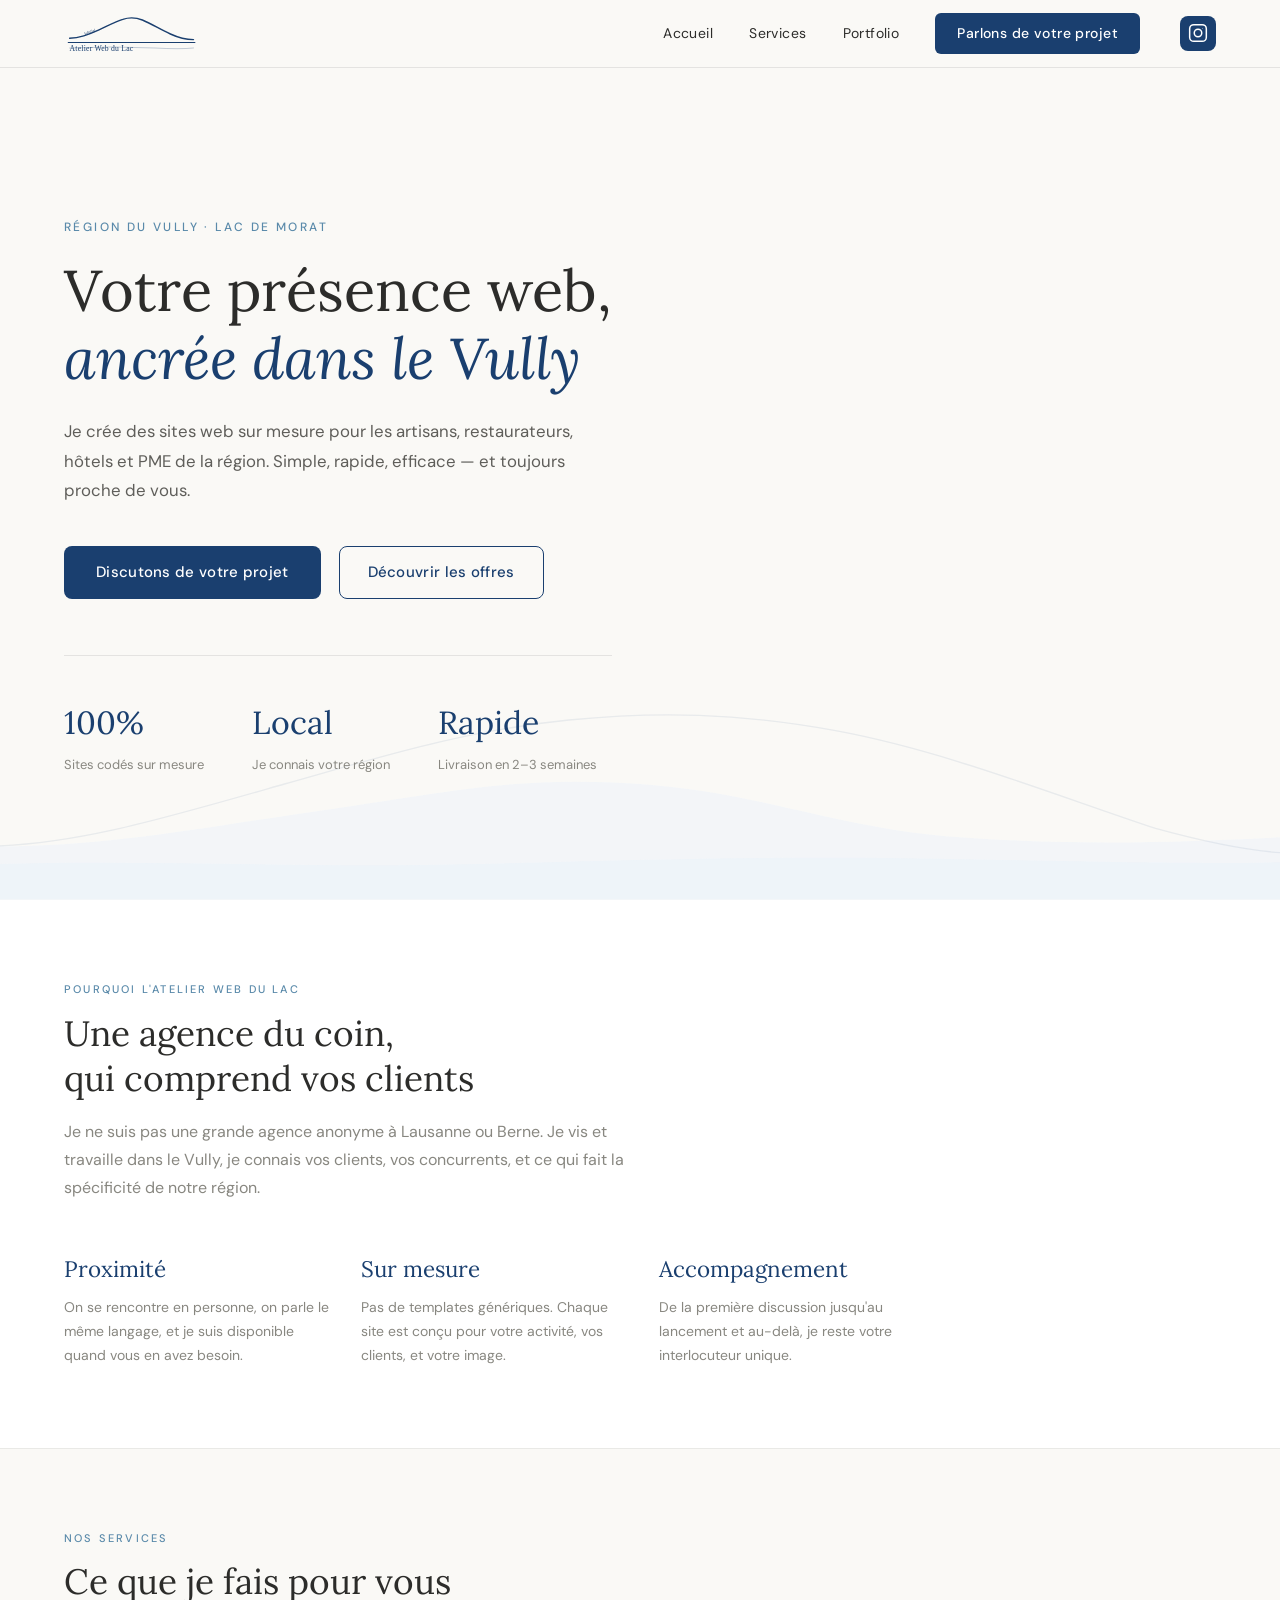
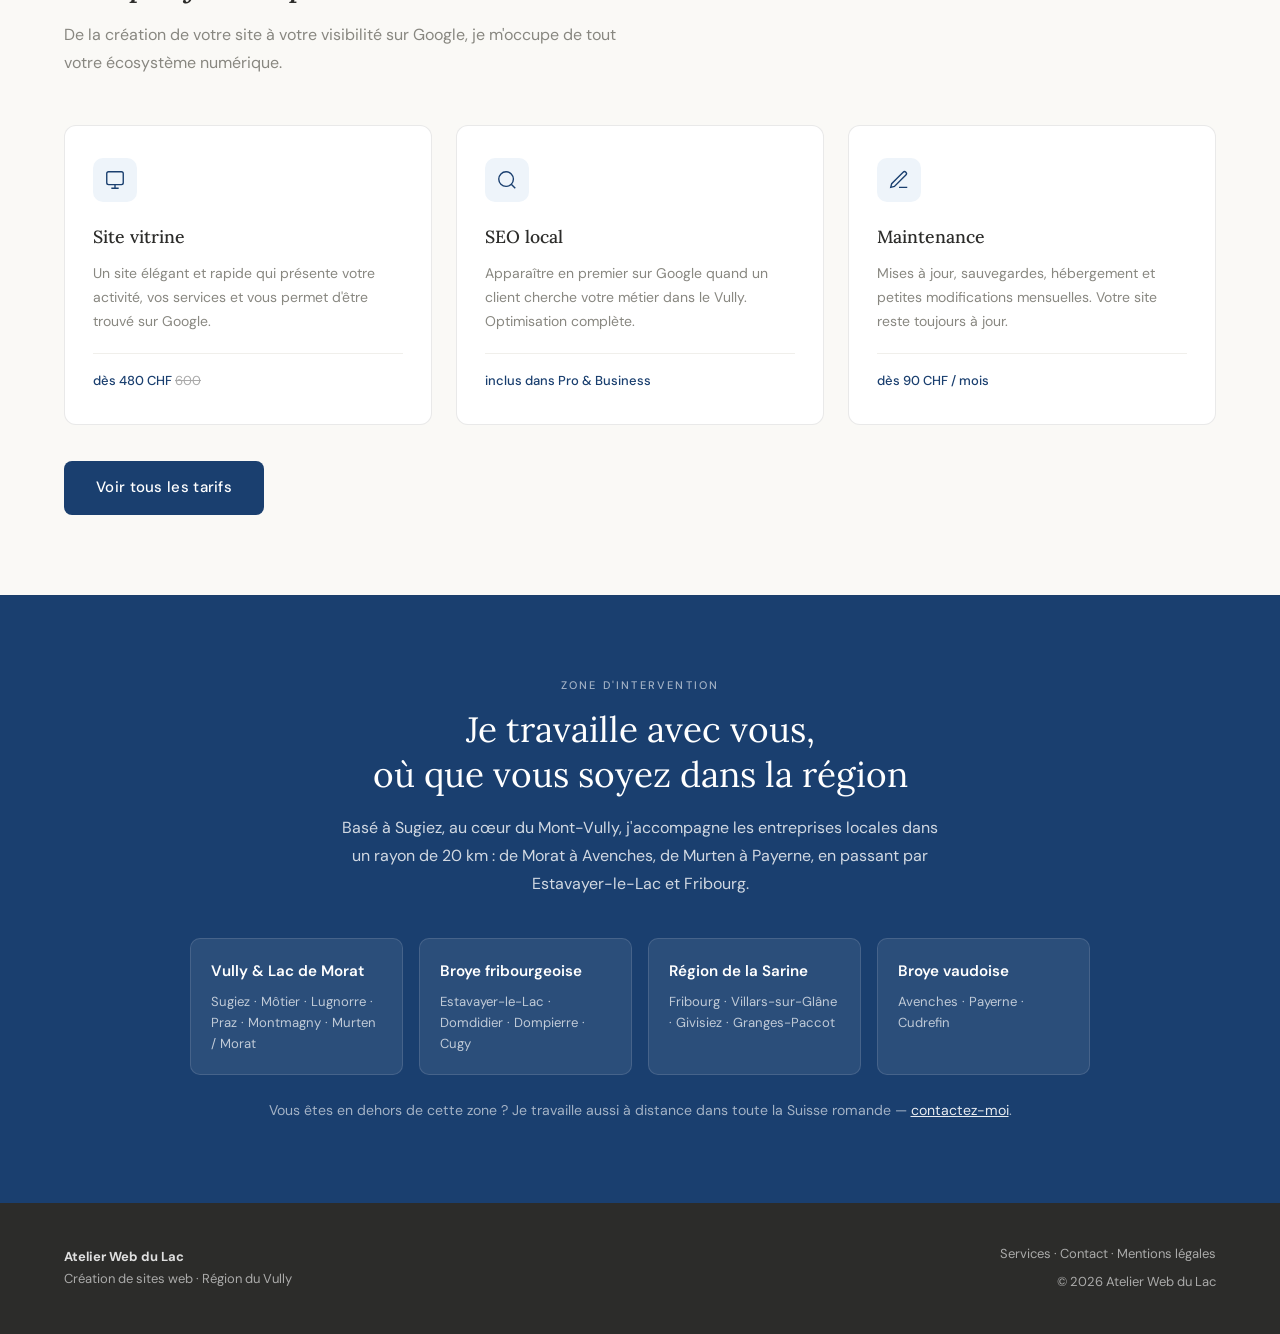
==== commit 1c62bcaa: "Mentions légales, Vercel Analytics, ancres URL, overlay menu, swipe portfolio, lazy loading, compteu" ====
--- a/index.html
+++ b/index.html
@@ -8,6 +8,7 @@
   <meta name="keywords" content="création site web Vully, création site web pas chère, création site internet facile, site internet Vully, site web Morat, agence web Mont-Vully, site web Sugiez, site internet Fribourg">
   <meta name="robots" content="index, follow">
   <link rel="canonical" href="https://atelierweblac.ch/">
+  <meta name="google-site-verification" content="google4fedd1ae5fd2c81a"/>
   <link rel="icon" type="image/svg+xml" href="favicon.svg">
   <link rel="shortcut icon" href="favicon.svg">
 
@@ -95,6 +96,9 @@
       </li>
     </ul>
 
+    <!-- Overlay -->
+    <div id="nav-overlay" onclick="closeMenu()"></div>
+
     <!-- Hamburger -->
     <button class="nav-hamburger" id="nav-hamburger" onclick="toggleMenu()" aria-label="Menu">
       <span></span><span></span><span></span>
@@ -125,7 +129,7 @@
         </div>
         <div class="stats">
           <div>
-            <div class="stat-num">100%</div>
+            <div class="stat-num" data-count="100">100%</div>
             <div class="stat-label">Sites codés sur mesure</div>
           </div>
           <div>
@@ -141,19 +145,19 @@
     </div>
 
     <section class="section-blanc">
-      <p class="section-label">Pourquoi l'Atelier Web du Lac</p>
-      <h2 class="section-title">Une agence du coin,<br>qui comprend vos clients</h2>
-      <p class="section-sub">Je ne suis pas une grande agence anonyme à Lausanne ou Berne. Je vis et travaille dans le Vully, je connais vos clients, vos concurrents, et ce qui fait la spécificité de notre région.</p>
+      <p class="section-label reveal">Pourquoi l'Atelier Web du Lac</p>
+      <h2 class="section-title reveal reveal-delay-1">Une agence du coin,<br>qui comprend vos clients</h2>
+      <p class="section-sub reveal reveal-delay-2">Je ne suis pas une grande agence anonyme à Lausanne ou Berne. Je vis et travaille dans le Vully, je connais vos clients, vos concurrents, et ce qui fait la spécificité de notre région.</p>
       <div class="valeurs-grid">
-        <div>
+        <div class="reveal reveal-delay-1">
           <div class="valeur-titre">Proximité</div>
           <p class="valeur-texte">On se rencontre en personne, on parle le même langage, et je suis disponible quand vous en avez besoin.</p>
         </div>
-        <div>
+        <div class="reveal reveal-delay-2">
           <div class="valeur-titre">Sur mesure</div>
           <p class="valeur-texte">Pas de templates génériques. Chaque site est conçu pour votre activité, vos clients, et votre image.</p>
         </div>
-        <div>
+        <div class="reveal reveal-delay-3">
           <div class="valeur-titre">Accompagnement</div>
           <p class="valeur-texte">De la première discussion jusqu'au lancement et au-delà, je reste votre interlocuteur unique.</p>
         </div>
@@ -161,11 +165,11 @@
     </section>
 
     <section>
-      <p class="section-label">Nos services</p>
-      <h2 class="section-title">Ce que je fais pour vous</h2>
-      <p class="section-sub">De la création de votre site à votre visibilité sur Google, je m'occupe de tout votre écosystème numérique.</p>
+      <p class="section-label reveal">Nos services</p>
+      <h2 class="section-title reveal reveal-delay-1">Ce que je fais pour vous</h2>
+      <p class="section-sub reveal reveal-delay-2">De la création de votre site à votre visibilité sur Google, je m'occupe de tout votre écosystème numérique.</p>
       <div class="services-grid">
-        <div class="service-card">
+        <div class="service-card reveal reveal-delay-1">
           <div class="service-icon">
             <svg viewBox="0 0 24 24"><rect x="3" y="3" width="18" height="14" rx="2"/><path d="M8 21h8M12 17v4"/></svg>
           </div>
@@ -173,7 +177,7 @@
           <p>Un site élégant et rapide qui présente votre activité, vos services et vous permet d'être trouvé sur Google.</p>
           <div class="service-price">dès 480 CHF <span style="text-decoration:line-through;color:#aaa;font-weight:400">600</span></div>
         </div>
-        <div class="service-card">
+        <div class="service-card reveal reveal-delay-2">
           <div class="service-icon">
             <svg viewBox="0 0 24 24"><circle cx="11" cy="11" r="8"/><path d="M21 21l-4.35-4.35"/></svg>
           </div>
@@ -181,7 +185,7 @@
           <p>Apparaître en premier sur Google quand un client cherche votre métier dans le Vully. Optimisation complète.</p>
           <div class="service-price">inclus dans Pro & Business</div>
         </div>
-        <div class="service-card">
+        <div class="service-card reveal reveal-delay-3">
           <div class="service-icon">
             <svg viewBox="0 0 24 24"><path d="M12 20h9M16.5 3.5a2.12 2.12 0 013 3L7 19l-4 1 1-4L16.5 3.5z"/></svg>
           </div>
@@ -202,19 +206,19 @@
       <p class="section-sub">Basé à Sugiez, au cœur du Mont-Vully, j'accompagne les entreprises locales dans un rayon de 20 km : de Morat à Avenches, de Murten à Payerne, en passant par Estavayer-le-Lac et Fribourg.</p>
 
       <div class="zone-grid">
-        <div class="zone-card">
+        <div class="zone-card reveal reveal-delay-1">
           <div class="zone-titre">Vully & Lac de Morat</div>
           <p>Sugiez · Môtier · Lugnorre · Praz · Montmagny · Murten / Morat</p>
         </div>
-        <div class="zone-card">
+        <div class="zone-card reveal reveal-delay-2">
           <div class="zone-titre">Broye fribourgeoise</div>
           <p>Estavayer-le-Lac · Domdidier · Dompierre · Cugy</p>
         </div>
-        <div class="zone-card">
+        <div class="zone-card reveal reveal-delay-3">
           <div class="zone-titre">Région de la Sarine</div>
           <p>Fribourg · Villars-sur-Glâne · Givisiez · Granges-Paccot</p>
         </div>
-        <div class="zone-card">
+        <div class="zone-card reveal reveal-delay-4">
           <div class="zone-titre">Broye vaudoise</div>
           <p>Avenches · Payerne · Cudrefin</p>
         </div>
@@ -395,7 +399,7 @@
           </div>
         </div>
 
-        <form class="contact-form" onsubmit="handleSubmit(event)">
+        <form class="contact-form" onsubmit="handleSubmit(event)" action="https://formspree.io/f/mvznzypq" method="POST">
           <div class="form-group">
             <label>Votre nom *</label>
             <input type="text" placeholder="Marie Dupont" required>
@@ -444,6 +448,42 @@
     </section>
   </div>
 
+  <!-- ══════════════════════════════════
+       PAGE MENTIONS LÉGALES
+  ══════════════════════════════════ -->
+  <div class="page" id="page-mentions">
+    <section class="section-top" style="max-width:760px;margin:0 auto;">
+      <button class="btn-retour" onclick="history.back()">← Retour</button>
+      <h1 class="section-title" style="margin-top:1rem">Mentions légales &amp; Politique de confidentialité</h1>
+
+      <div class="mentions-content">
+        <h2>Responsable du site</h2>
+        <p>Atelier Web du Lac<br>
+        Sugiez, Mont-Vully, Canton de Fribourg, Suisse<br>
+        Email : <a href="mailto:info@atelierweblac.ch">info@atelierweblac.ch</a></p>
+
+        <h2>Hébergement</h2>
+        <p>Ce site est hébergé par Vercel Inc., 340 Pine Street, Suite 701, San Francisco, CA 94104, États-Unis. (<a href="https://vercel.com/legal/privacy-policy" target="_blank" rel="noopener">Politique de confidentialité Vercel</a>)</p>
+
+        <h2>Propriété intellectuelle</h2>
+        <p>L'ensemble du contenu de ce site (textes, images, design) est la propriété exclusive d'Atelier Web du Lac. Toute reproduction, même partielle, est interdite sans autorisation préalable.</p>
+
+        <h2>Collecte de données personnelles</h2>
+        <p>Le formulaire de contact collecte votre nom, adresse email et message dans le seul but de répondre à votre demande. Ces données sont transmises via Formspree et ne sont pas revendues ni partagées avec des tiers.</p>
+        <p>Conformément à la Loi fédérale sur la protection des données (LPD), vous disposez d'un droit d'accès, de rectification et de suppression de vos données. Pour exercer ce droit, contactez-nous à <a href="mailto:info@atelierweblac.ch">info@atelierweblac.ch</a>.</p>
+
+        <h2>Cookies &amp; Analytics</h2>
+        <p>Ce site utilise Vercel Analytics pour mesurer l'audience de façon anonyme, sans cookie de traçage. Aucune donnée personnelle identifiable n'est collectée à des fins analytiques.</p>
+
+        <h2>Liens externes</h2>
+        <p>Ce site peut contenir des liens vers des sites tiers. Atelier Web du Lac n'est pas responsable du contenu de ces sites.</p>
+
+        <h2>Droit applicable</h2>
+        <p>Le présent site est soumis au droit suisse. Tout litige relève de la compétence des tribunaux du Canton de Fribourg.</p>
+      </div>
+    </section>
+  </div>
+
   <!-- ── FOOTER ── -->
   <footer>
     <div class="footer-left">
@@ -452,10 +492,21 @@
     </div>
     <div class="footer-right">
       <a href="#" onclick="showPage('services')">Services</a> ·
-      <a href="#" onclick="showPage('contact')">Contact</a><br>
-      <span>© 2025 Atelier Web du Lac</span>
+      <a href="#" onclick="showPage('contact')">Contact</a> ·
+      <a href="#" onclick="showPage('mentions')">Mentions légales</a><br>
+      <span>© 2026 Atelier Web du Lac</span>
     </div>
   </footer>
+
+  <!-- Bouton retour en haut -->
+  <button id="btn-top" onclick="window.scrollTo({top:0,behavior:'smooth'})" aria-label="Retour en haut">
+    <svg viewBox="0 0 24 24" width="20" height="20" fill="none" stroke="currentColor" stroke-width="2.2" stroke-linecap="round">
+      <path d="M18 15l-6-6-6 6"/>
+    </svg>
+  </button>
+
+  <!-- Vercel Analytics -->
+  <script defer src="/_vercel/insights/script.js"></script>
 
   <script src="js/supabase-config.js"></script>
   <script src="js/main.js"></script>
--- a/css/style.css
+++ b/css/style.css
@@ -506,6 +506,78 @@
   font-weight: 500;
 }
 .portfolio-link:hover { text-decoration: underline; }
+
+/* ── MENTIONS LÉGALES ── */
+.mentions-content { margin-top: 2rem; }
+.mentions-content h2 {
+  font-family: 'Lora', serif;
+  font-size: 1.1rem;
+  font-weight: 500;
+  color: var(--bleu);
+  margin: 2rem 0 .5rem;
+}
+.mentions-content p {
+  font-size: .93rem;
+  color: #4b5563;
+  line-height: 1.75;
+  margin-bottom: .5rem;
+}
+.mentions-content a { color: var(--bleu); }
+
+/* ── BOUTON RETOUR EN HAUT ── */
+#btn-top {
+  position: fixed;
+  bottom: 2rem;
+  right: 2rem;
+  width: 44px;
+  height: 44px;
+  background: #1A3F6F;
+  color: #fff;
+  border: none;
+  border-radius: 50%;
+  cursor: pointer;
+  display: flex;
+  align-items: center;
+  justify-content: center;
+  box-shadow: 0 4px 16px rgba(0,0,0,.15);
+  opacity: 0;
+  transform: translateY(12px);
+  transition: opacity .3s, transform .3s, background .2s;
+  z-index: 500;
+  pointer-events: none;
+}
+#btn-top.visible {
+  opacity: 1;
+  transform: translateY(0);
+  pointer-events: auto;
+}
+#btn-top:hover { background: #163356; }
+
+/* ── ANIMATIONS AU SCROLL ── */
+.reveal {
+  opacity: 0;
+  transform: translateY(28px);
+  transition: opacity .6s ease, transform .6s ease;
+}
+.reveal.visible {
+  opacity: 1;
+  transform: translateY(0);
+}
+.reveal-delay-1 { transition-delay: .1s; }
+.reveal-delay-2 { transition-delay: .2s; }
+.reveal-delay-3 { transition-delay: .3s; }
+.reveal-delay-4 { transition-delay: .4s; }
+
+/* ── OVERLAY MENU MOBILE ── */
+#nav-overlay {
+  display: none;
+  position: fixed;
+  inset: 0;
+  background: rgba(0,0,0,.3);
+  z-index: 98;
+  backdrop-filter: blur(2px);
+}
+#nav-overlay.open { display: block; }
 
 /* ── HAMBURGER ── */
 .nav-hamburger {
@@ -709,8 +781,21 @@
   .process-step { gap: 18px; padding: 20px 0; }
   .step-num { font-size: 1.6rem; min-width: 36px; }
 
-  /* Portfolio */
-  .portfolio-grid { grid-template-columns: 1fr; }
+  /* Portfolio — swipe horizontal sur mobile */
+  .portfolio-grid {
+    grid-template-columns: repeat(auto-fill, minmax(280px, 1fr));
+    display: flex;
+    overflow-x: auto;
+    scroll-snap-type: x mandatory;
+    gap: 1rem;
+    padding-bottom: .5rem;
+    -webkit-overflow-scrolling: touch;
+  }
+  .portfolio-grid::-webkit-scrollbar { display: none; }
+  .portfolio-card {
+    flex: 0 0 85vw;
+    scroll-snap-align: start;
+  }
 
   /* Zone */
   .section-zone { padding: 3rem 5%; }
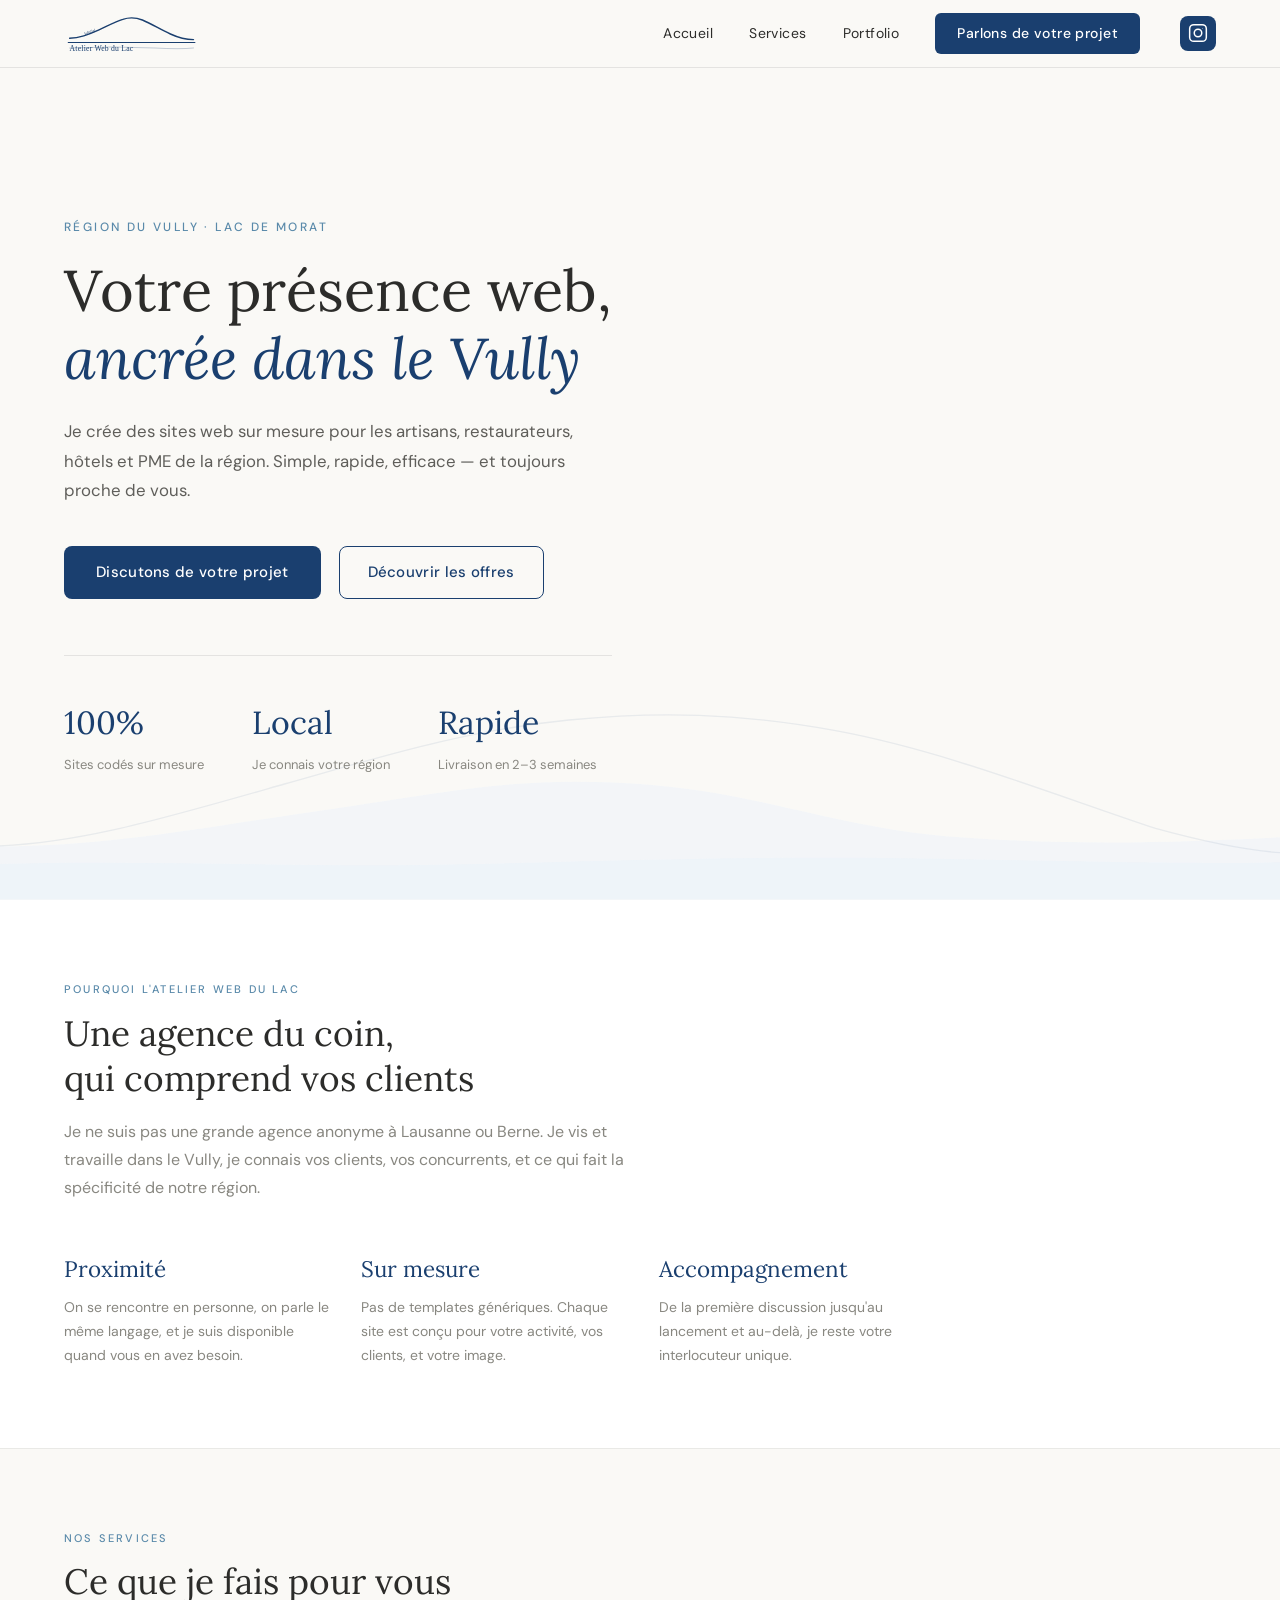
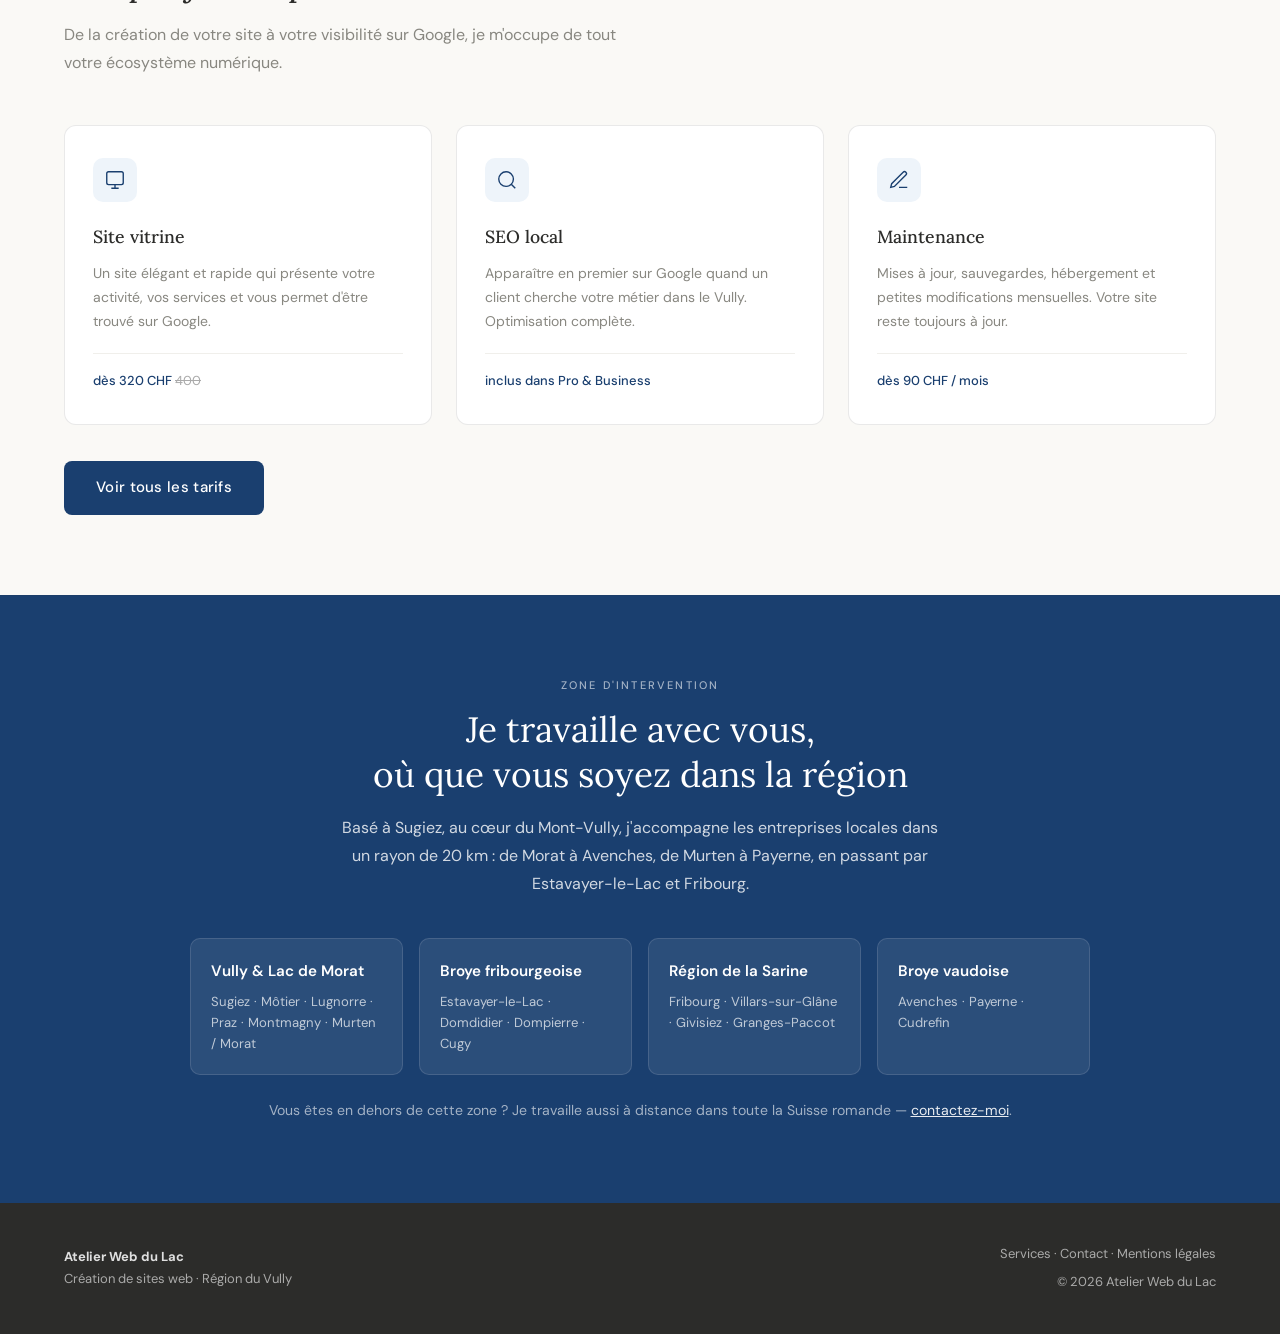
==== commit 5b2e7a48: "Mise à jour des tarifs" ====
--- a/index.html
+++ b/index.html
@@ -175,7 +175,7 @@
           </div>
           <h3>Site vitrine</h3>
           <p>Un site élégant et rapide qui présente votre activité, vos services et vous permet d'être trouvé sur Google.</p>
-          <div class="service-price">dès 480 CHF <span style="text-decoration:line-through;color:#aaa;font-weight:400">600</span></div>
+          <div class="service-price">dès 320 CHF <span style="text-decoration:line-through;color:#aaa;font-weight:400">400</span></div>
         </div>
         <div class="service-card reveal reveal-delay-2">
           <div class="service-icon">
@@ -242,8 +242,8 @@
         <div class="forfait-card">
           <div class="forfait-badge forfait-badge-promo">–20% offre de lancement</div>
           <div class="forfait-name">Starter</div>
-          <div class="forfait-price">480 <span>CHF</span></div>
-          <div class="forfait-prix-barre">au lieu de 600 CHF</div>
+          <div class="forfait-price">320 <span>CHF</span></div>
+          <div class="forfait-prix-barre">au lieu de 400 CHF</div>
           <ul class="forfait-features">
             <li>Site vitrine 5 pages</li>
             <li>Responsive mobile</li>
@@ -257,8 +257,8 @@
           <div class="forfait-badge">Le plus demandé</div>
           <div class="forfait-badge forfait-badge-promo">–20% offre de lancement</div>
           <div class="forfait-name">Pro</div>
-          <div class="forfait-price">720 <span>CHF</span></div>
-          <div class="forfait-prix-barre">au lieu de 900 CHF</div>
+          <div class="forfait-price">480 <span>CHF</span></div>
+          <div class="forfait-prix-barre">au lieu de 600 CHF</div>
           <ul class="forfait-features">
             <li>Jusqu'à 10 pages</li>
             <li>SEO on-page complet</li>
@@ -271,7 +271,7 @@
         </div>
         <div class="forfait-card">
           <div class="forfait-name">Business</div>
-          <div class="forfait-price">Sur devis <span class="forfait-price-sub">dès 3 000</span></div>
+          <div class="forfait-price">Sur devis <span class="forfait-price-sub">dès 1 000</span></div>
           <ul class="forfait-features">
             <li>Pages illimitées</li>
             <li>Boutique e-commerce</li>
@@ -402,29 +402,29 @@
         <form class="contact-form" onsubmit="handleSubmit(event)" action="https://formspree.io/f/mvznzypq" method="POST">
           <div class="form-group">
             <label>Votre nom *</label>
-            <input type="text" placeholder="Marie Dupont" required>
+            <input type="text" name="nom" placeholder="Marie Dupont" required>
           </div>
           <div class="form-group">
             <label>Email *</label>
-            <input type="email" placeholder="marie@exemple.ch" required>
+            <input type="email" name="email" placeholder="marie@exemple.ch" required>
           </div>
           <div class="form-group">
             <label>Votre activité</label>
-            <input type="text" placeholder="Domaine viticole, restaurant, hôtel…">
+            <input type="text" name="activite" placeholder="Domaine viticole, restaurant, hôtel…">
           </div>
           <div class="form-group">
             <label>Formule souhaitée <span class="label-optional">(optionnel)</span></label>
             <select name="formule">
               <option value="">— Pas encore décidé —</option>
-              <option value="starter">Starter — 800 CHF (site vitrine 5 pages)</option>
-              <option value="pro">Pro — 1 500 CHF (jusqu'à 10 pages + SEO)</option>
-              <option value="business">Business — Sur devis (e-commerce, sur mesure)</option>
-              <option value="maintenance">Maintenance uniquement</option>
+              <option value="Starter — 320 CHF">Starter — 320 CHF (site vitrine 5 pages)</option>
+              <option value="Pro — 480 CHF">Pro — 480 CHF (jusqu'à 10 pages + SEO)</option>
+              <option value="Business — dès 1000 CHF">Business — dès 1 000 CHF (e-commerce, sur mesure)</option>
+              <option value="Maintenance uniquement">Maintenance uniquement</option>
             </select>
           </div>
           <div class="form-group">
             <label>Message</label>
-            <textarea rows="4" placeholder="Décrivez votre projet, vos besoins, vos questions…"></textarea>
+            <textarea name="message" rows="4" placeholder="Décrivez votre projet, vos besoins, vos questions…"></textarea>
           </div>
           <button type="submit" class="form-submit">Envoyer ma demande</button>
         </form>
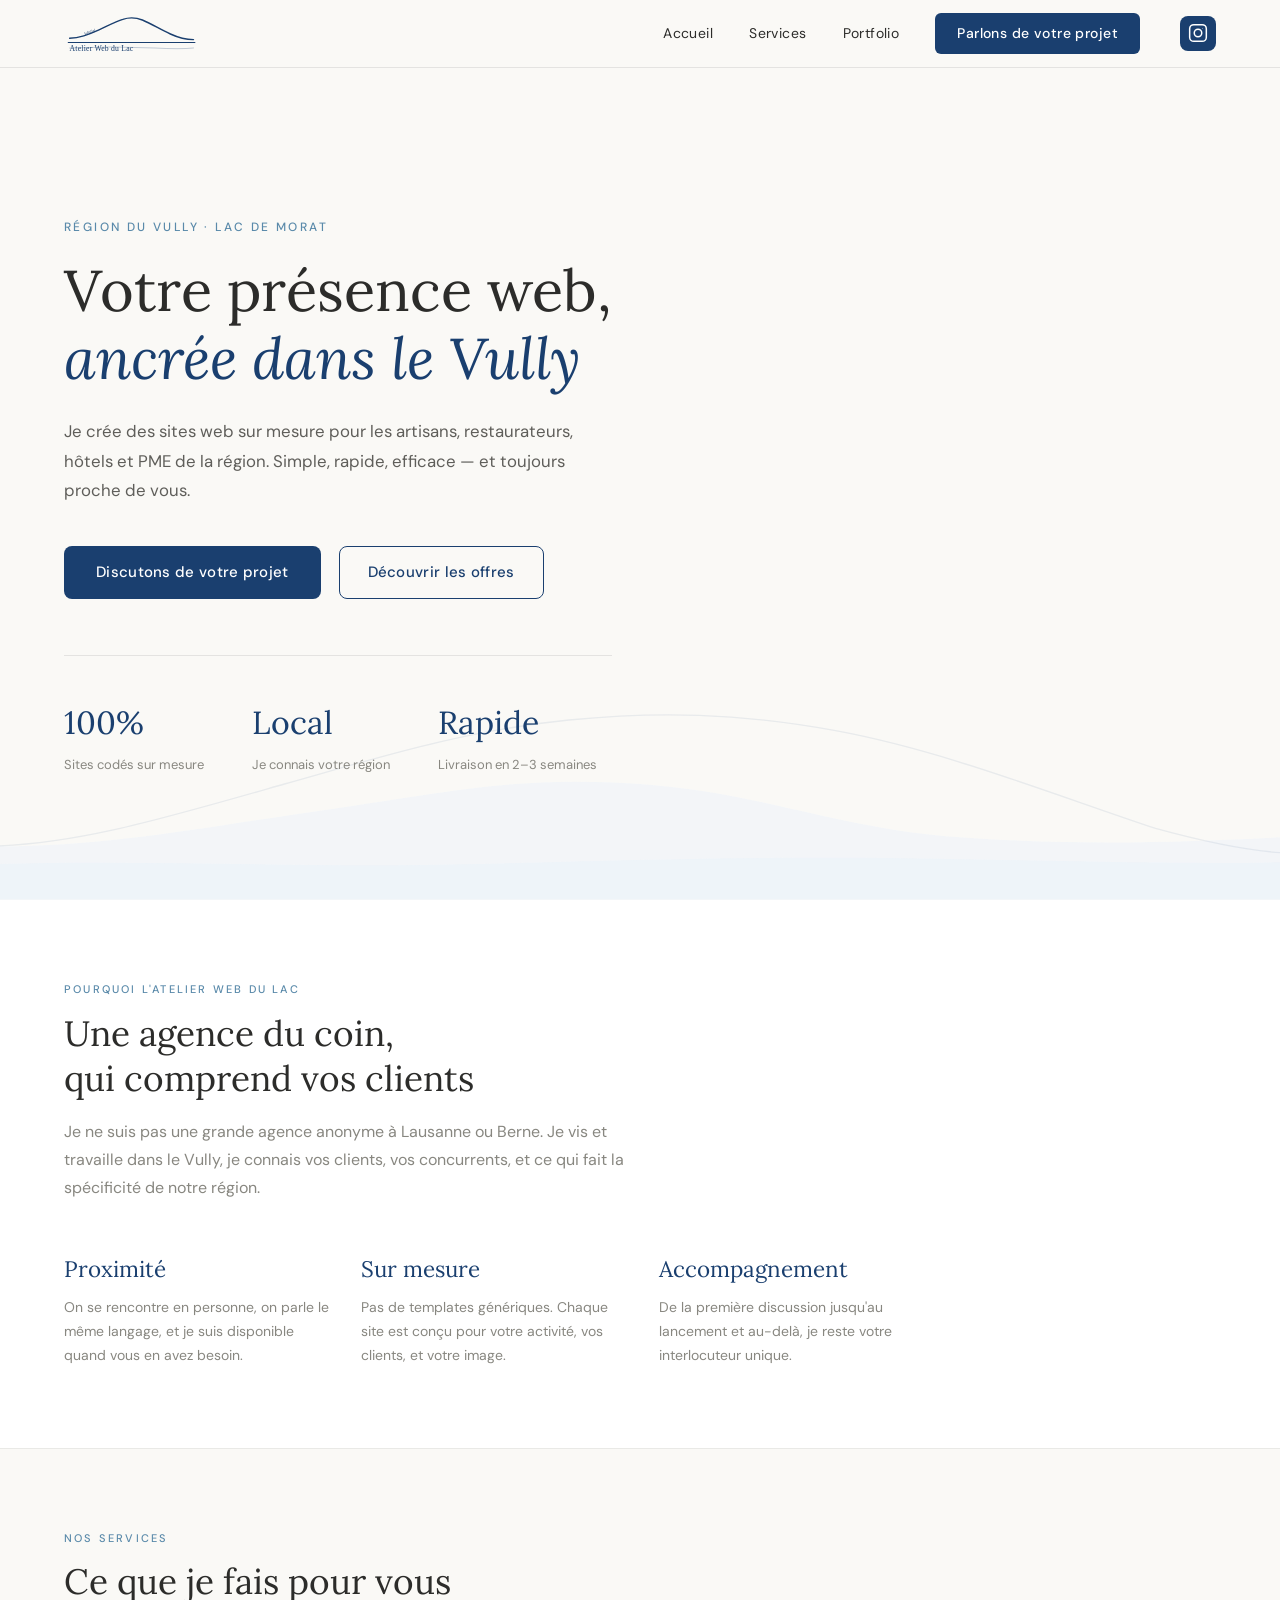
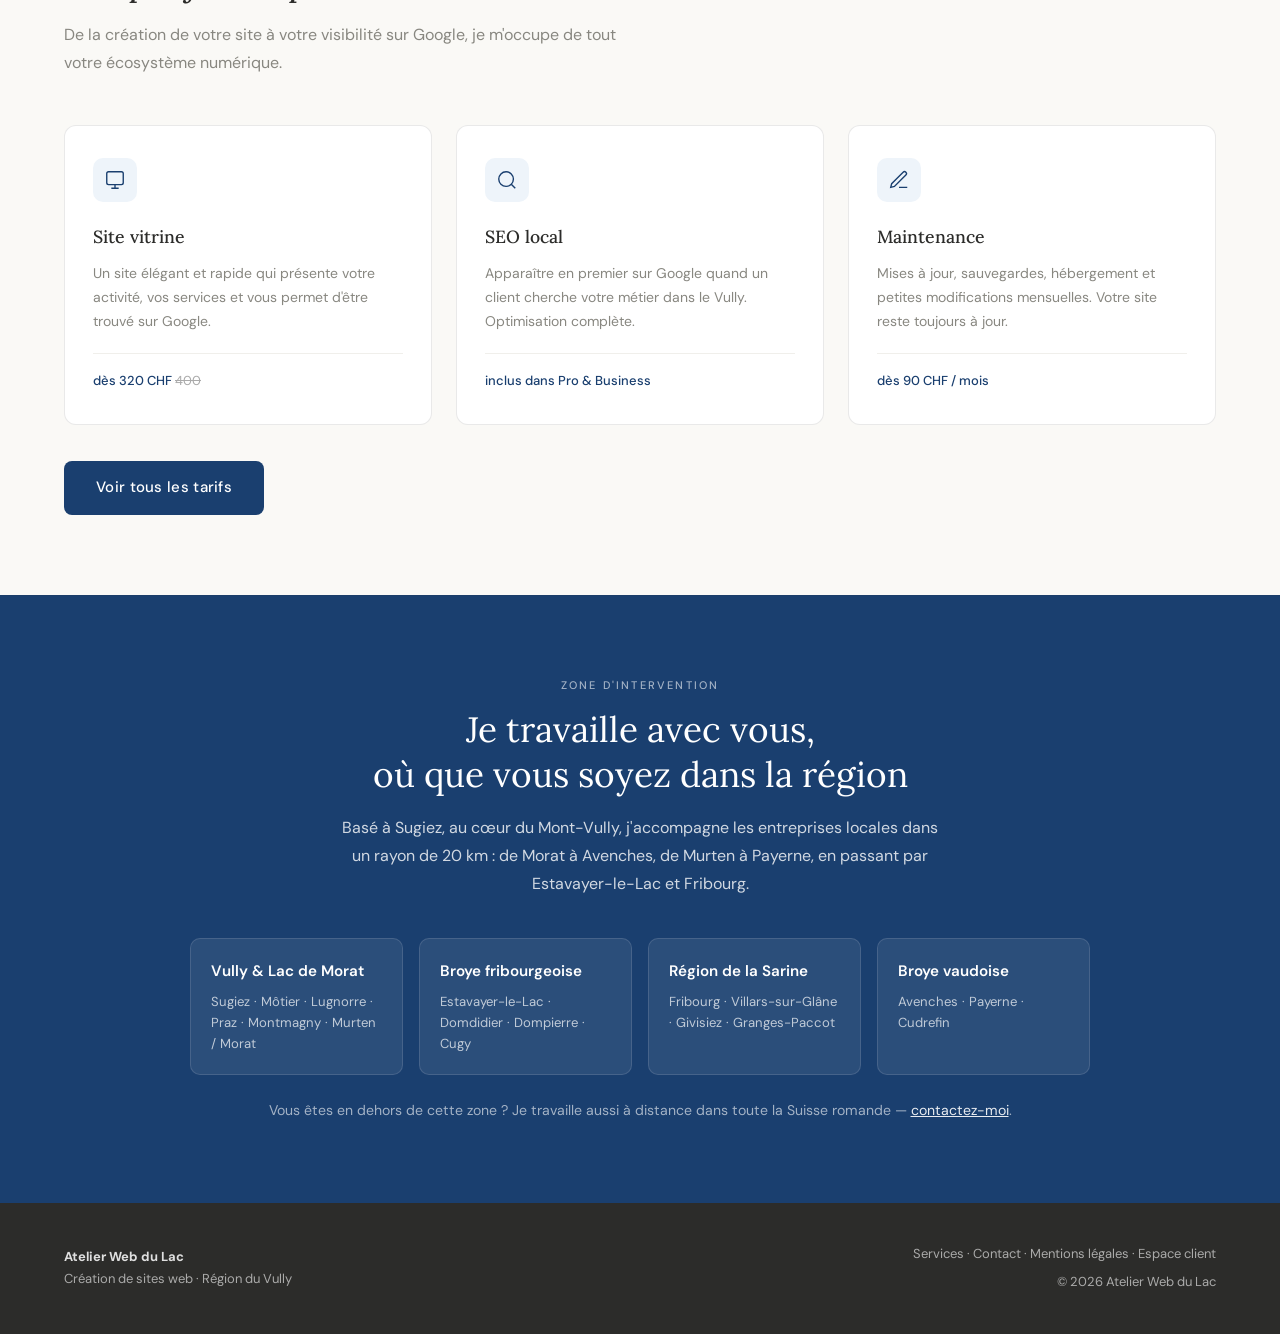
==== commit b1fd4e73: "Footer: ajout lien Espace client Co-Authored-By: Claude Sonnet 4.6 <noreply@anthropic.com>" ====
--- a/index.html
+++ b/index.html
@@ -493,7 +493,8 @@
     <div class="footer-right">
       <a href="#" onclick="showPage('services')">Services</a> ·
       <a href="#" onclick="showPage('contact')">Contact</a> ·
-      <a href="#" onclick="showPage('mentions')">Mentions légales</a><br>
+      <a href="#" onclick="showPage('mentions')">Mentions légales</a> ·
+      <a href="/client">Espace client</a><br>
       <span>© 2026 Atelier Web du Lac</span>
     </div>
   </footer>
